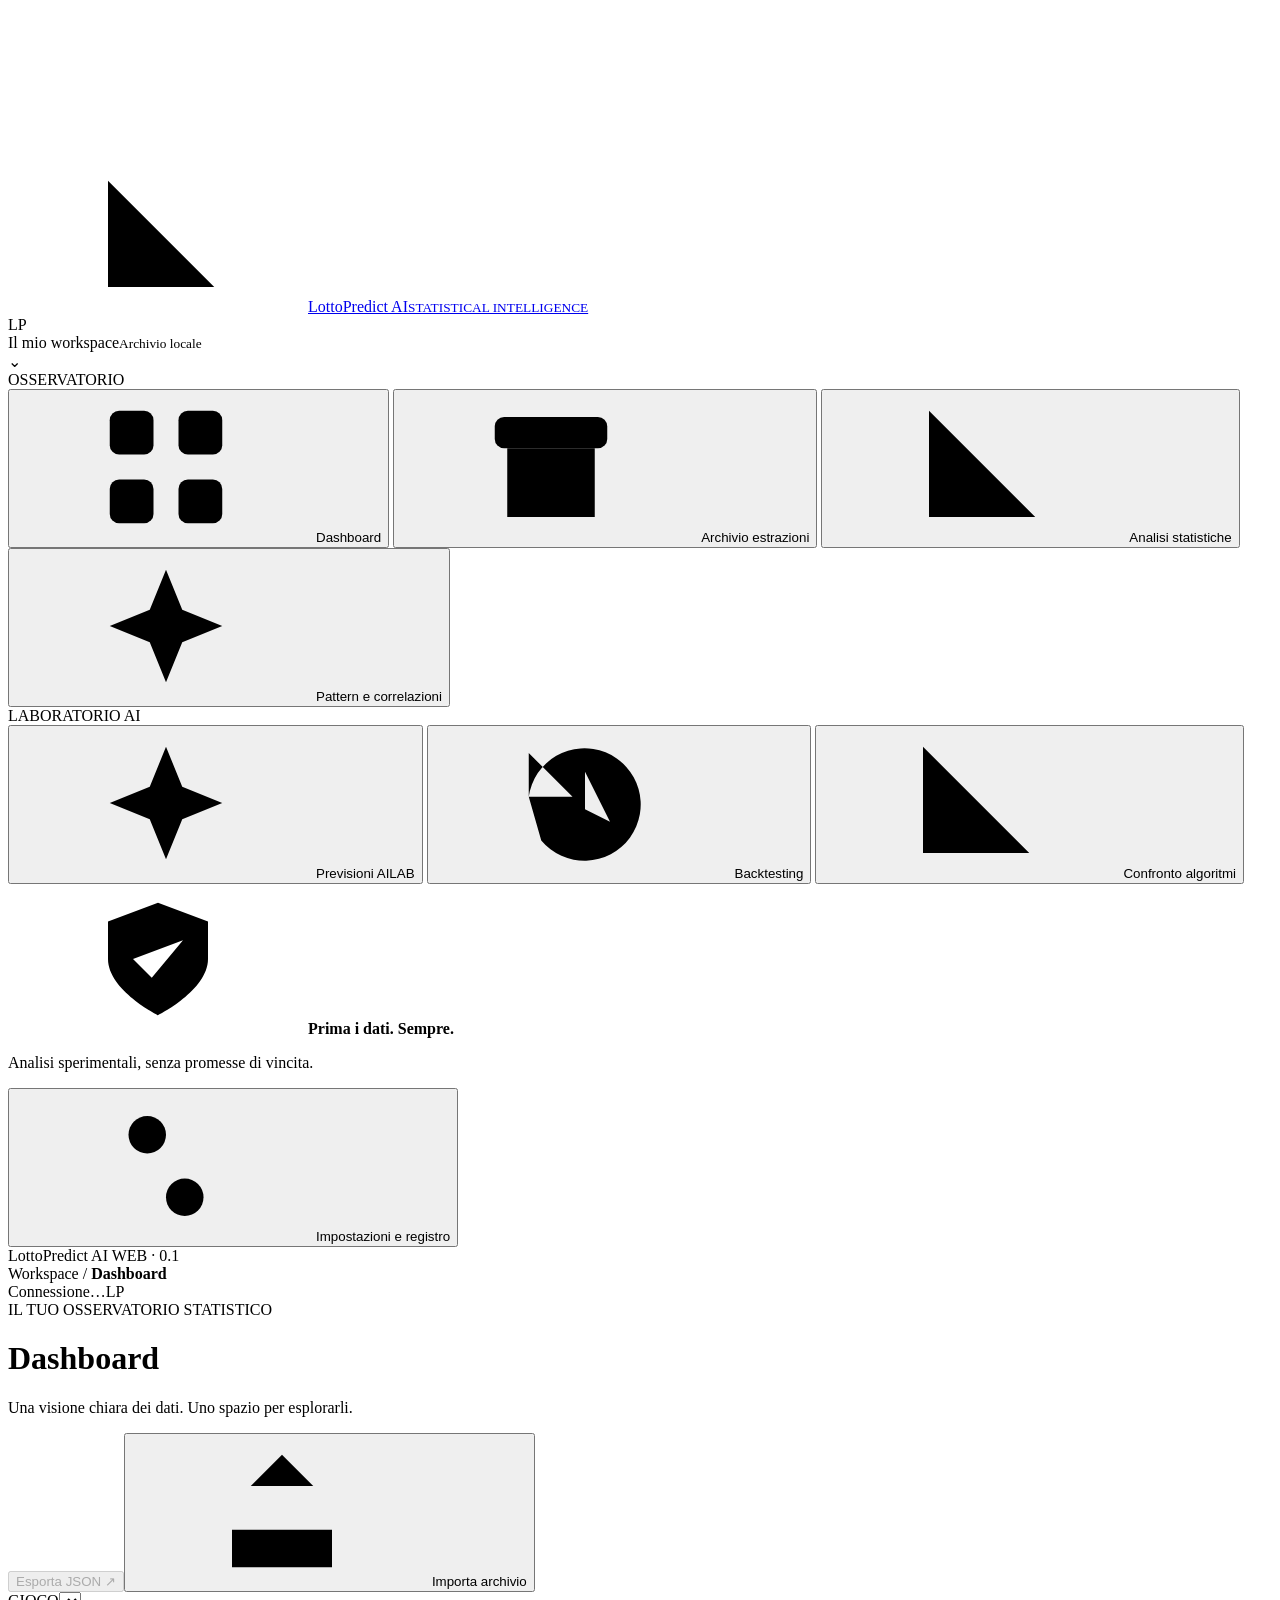
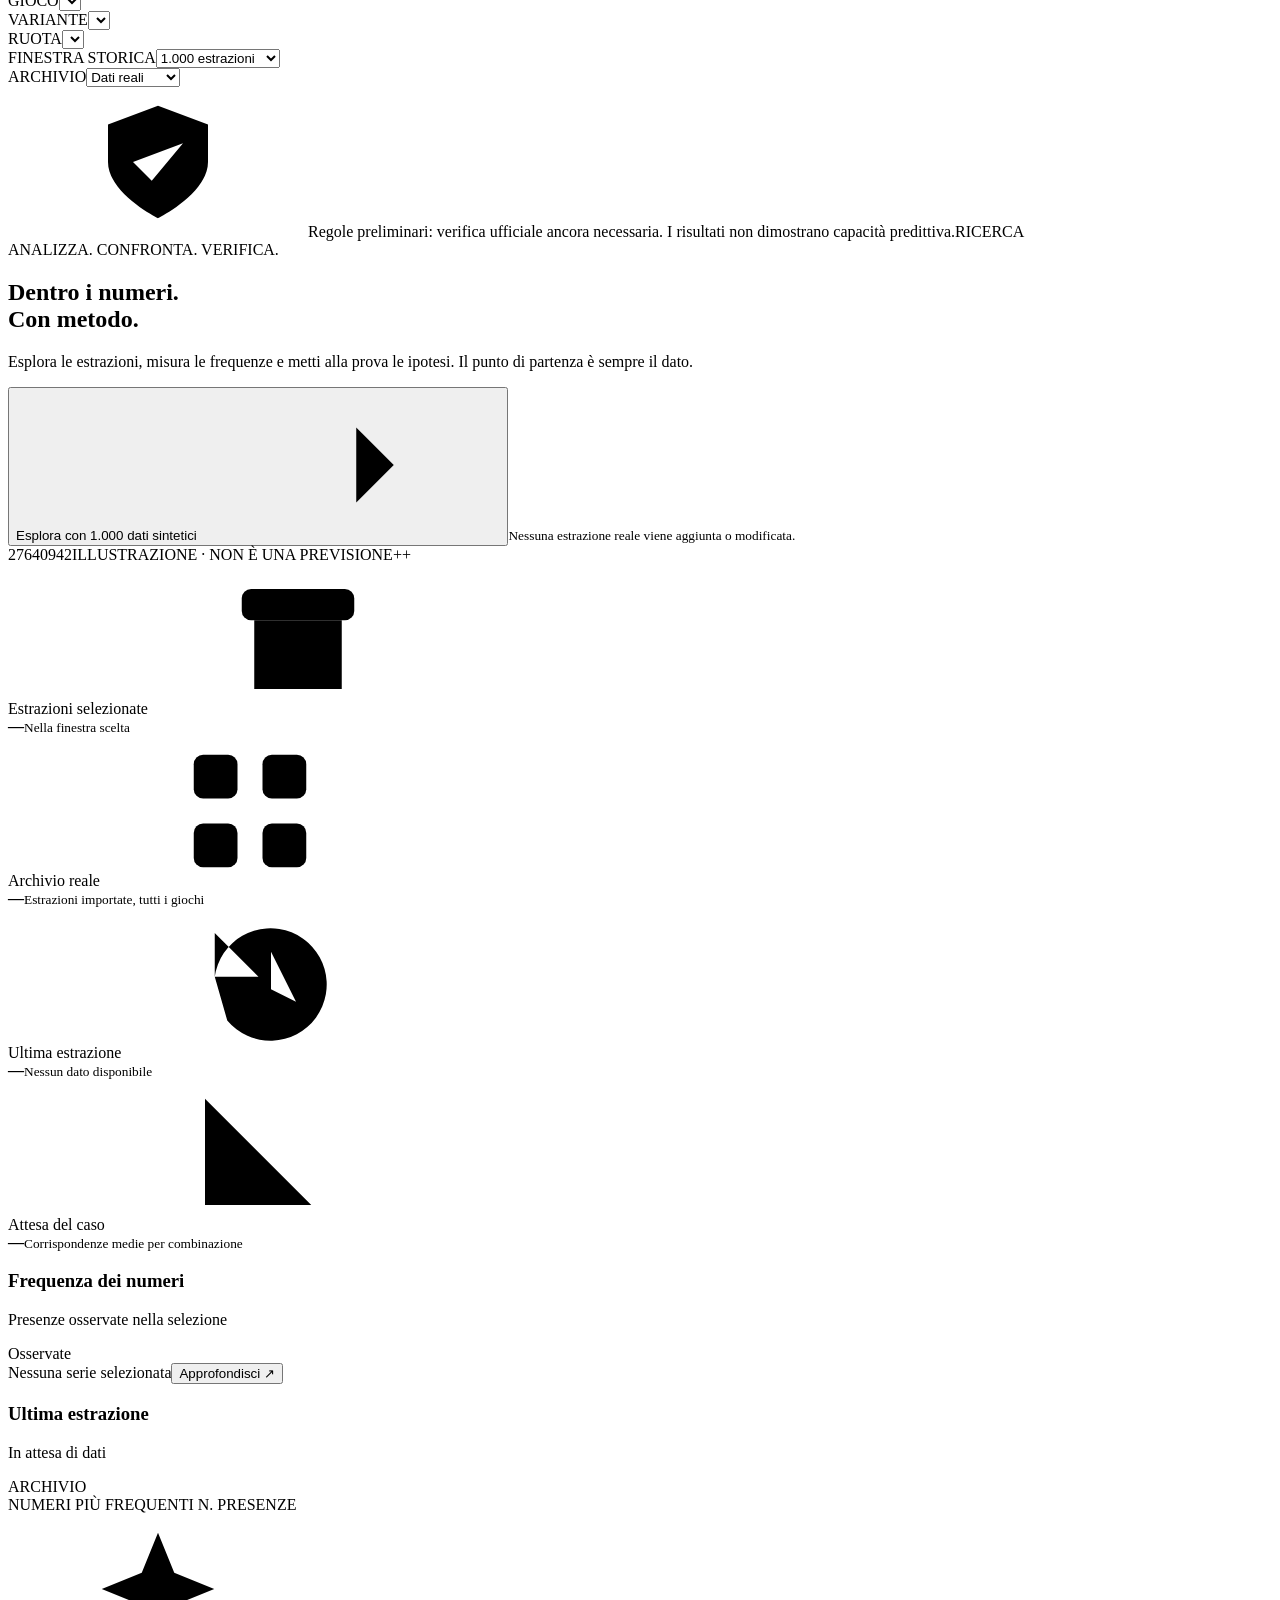
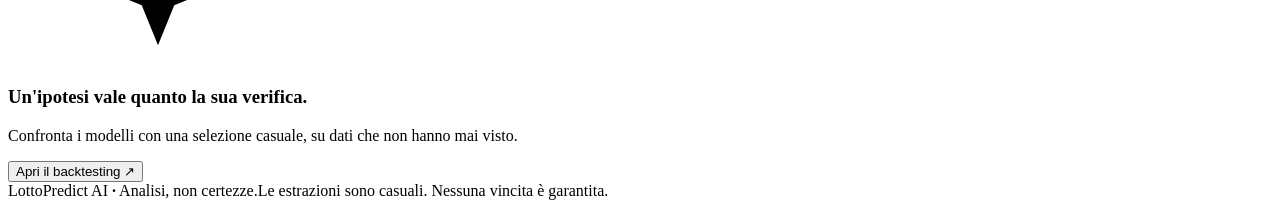
==== web/static/index.html @ 35972dcb "Add LottoPredict AI web app with Render and Neon support" ====
<!doctype html>
<html lang="it">
<head><meta charset="utf-8"><meta name="viewport" content="width=device-width,initial-scale=1"><meta name="theme-color" content="#0c111c"><title>LottoPredict AI — Osservatorio statistico</title><link rel="icon" href="/static/favicon.svg" type="image/svg+xml"><link rel="stylesheet" href="/static/style.css"><script src="/static/app.js" defer></script></head>
<body>
<svg class="symbols" aria-hidden="true"><defs>
<symbol id="grid" viewBox="0 0 24 24"><rect x="3" y="3" width="7" height="7" rx="1.5"/><rect x="14" y="3" width="7" height="7" rx="1.5"/><rect x="3" y="14" width="7" height="7" rx="1.5"/><rect x="14" y="14" width="7" height="7" rx="1.5"/></symbol>
<symbol id="chart" viewBox="0 0 24 24"><path d="M4 3v17h17M8 15v-4m5 4V6m5 9v-6"/></symbol>
<symbol id="archive" viewBox="0 0 24 24"><rect x="3" y="4" width="18" height="5" rx="1.5"/><path d="M5 9v11h14V9m-10 4h6"/></symbol>
<symbol id="spark" viewBox="0 0 24 24"><path d="m12 3 2.6 6.4L21 12l-6.4 2.6L12 21l-2.6-6.4L3 12l6.4-2.6L12 3Z"/></symbol>
<symbol id="history" viewBox="0 0 24 24"><path d="M3 11a9 9 0 1 1 2 7M3 4v7h7m2-4v6l4 2"/></symbol>
<symbol id="settings" viewBox="0 0 24 24"><path d="M4 7h16M4 17h16"/><circle cx="9" cy="7" r="3"/><circle cx="15" cy="17" r="3"/></symbol>
<symbol id="arrow" viewBox="0 0 24 24"><path d="M5 12h14m-6-6 6 6-6 6"/></symbol>
<symbol id="upload" viewBox="0 0 24 24"><path d="M12 16V3m-5 5 5-5 5 5M4 15v6h16v-6"/></symbol>
<symbol id="shield" viewBox="0 0 24 24"><path d="m12 3 8 3v6c0 5-8 9-8 9s-8-4-8-9V6l8-3Zm-4 9 3 3 5-6"/></symbol>
</defs></svg>
<aside class="sidebar">
<a class="brand" href="/"><span class="brand-mark"><svg><use href="#chart"/></svg></span><span>LottoPredict<span class="brand-ai"> AI</span><small>STATISTICAL INTELLIGENCE</small></span></a>
<div class="workspace"><span class="workspace-icon">LP</span><div>Il mio workspace<small><span id="workspace-mode">Archivio locale</span> <span class="dot"></span></small></div><span class="workspace-chevron">⌄</span></div>
<div class="nav-label">OSSERVATORIO</div>
<nav aria-label="Navigazione principale">
<button class="nav-item active" data-view="dashboard"><svg><use href="#grid"/></svg>Dashboard<span class="active-marker"></span></button>
<button class="nav-item" data-view="archive"><svg><use href="#archive"/></svg>Archivio estrazioni</button>
<button class="nav-item" data-view="analysis"><svg><use href="#chart"/></svg>Analisi statistiche</button>
<button class="nav-item" data-view="patterns"><svg><use href="#spark"/></svg>Pattern e correlazioni</button>
<div class="nav-label">LABORATORIO AI</div>
<button class="nav-item" data-view="predictions"><svg><use href="#spark"/></svg>Previsioni AI<span class="mini-tag">LAB</span></button>
<button class="nav-item" data-view="backtest"><svg><use href="#history"/></svg>Backtesting</button>
<button class="nav-item" data-view="comparison"><svg><use href="#chart"/></svg>Confronto algoritmi</button>
</nav>
<div class="sidebar-bottom"><div class="principle"><svg><use href="#shield"/></svg><strong>Prima i dati. Sempre.</strong><p>Analisi sperimentali, senza promesse di vincita.</p></div><button class="nav-item" data-view="settings"><svg><use href="#settings"/></svg>Impostazioni e registro</button><div class="version"><span class="dot"></span>LottoPredict AI <span>WEB · 0.1</span></div></div>
</aside>
<div class="shell">
<header class="topbar"><div class="breadcrumb">Workspace <span>/</span> <strong id="breadcrumb">Dashboard</strong></div><div class="topbar-right"><span class="server-status" id="connection"><span class="dot"></span>Connessione…</span><span class="avatar">LP</span></div></header>
<main>
<div class="page-heading"><div><div class="eyebrow">IL TUO OSSERVATORIO STATISTICO</div><h1 id="page-title">Dashboard</h1><p id="page-description">Una visione chiara dei dati. Uno spazio per esplorarli.</p></div><div class="heading-actions"><button class="button secondary" id="export" disabled>Esporta JSON <span>↗</span></button><button class="button primary" id="open-import"><svg><use href="#upload"/></svg>Importa archivio</button></div></div>
<section class="selection-bar" aria-label="Filtri archivio"><div class="filter"><label for="game">GIOCO</label><select id="game"></select></div><div class="filter"><label for="variant">VARIANTE</label><select id="variant"></select></div><div class="filter" id="wheel-field"><label for="wheel">RUOTA</label><select id="wheel"></select></div><div class="filter"><label for="limit">FINESTRA STORICA</label><select id="limit"><option value="100">100 estrazioni</option><option value="250">250 estrazioni</option><option value="500">500 estrazioni</option><option value="1000" selected>1.000 estrazioni</option><option value="2500">2.500 estrazioni</option><option value="10000">10.000 estrazioni</option></select></div><div class="filter dataset"><label for="dataset">ARCHIVIO</label><select id="dataset"><option value="real">Dati reali</option><option value="synthetic">Dati sintetici</option></select></div></section>
<div class="notice" id="data-notice"><svg><use href="#shield"/></svg><span>Regole preliminari: verifica ufficiale ancora necessaria. I risultati non dimostrano capacità predittiva.</span><span class="outline-tag">RICERCA</span></div>
<div id="status" class="status" role="status" aria-live="polite" hidden></div>
<section id="dashboard-view" class="view">
<div class="hero"><div class="hero-content"><span class="hero-kicker"><span class="dot"></span>ANALIZZA. CONFRONTA. VERIFICA.</span><h2>Dentro i numeri.<br><span>Con metodo.</span></h2><p>Esplora le estrazioni, misura le frequenze e metti alla prova le ipotesi. Il punto di partenza è sempre il dato.</p><button class="button light" id="demo">Esplora con 1.000 dati sintetici <svg><use href="#arrow"/></svg></button><small>Nessuna estrazione reale viene aggiunta o modificata.</small></div><div class="hero-art" aria-hidden="true"><div class="orbital orbit-one"></div><div class="orbital orbit-two"></div><div class="orbital orbit-three"></div><span class="art-ball ball-one">27</span><span class="art-ball ball-two">64</span><span class="art-ball ball-three">09</span><span class="art-ball ball-four">42</span><span class="art-caption">ILLUSTRAZIONE · NON È UNA PREVISIONE</span><span class="art-plus plus-one">+</span><span class="art-plus plus-two">+</span></div></div>
<div class="metric-grid"><article class="metric"><div class="metric-label">Estrazioni selezionate<svg><use href="#archive"/></svg></div><strong id="metric-count">—</strong><small id="metric-scope">Nella finestra scelta</small></article><article class="metric"><div class="metric-label">Archivio reale<svg><use href="#grid"/></svg></div><strong id="metric-real">—</strong><small>Estrazioni importate, tutti i giochi</small></article><article class="metric"><div class="metric-label">Ultima estrazione<svg><use href="#history"/></svg></div><strong class="metric-date" id="metric-date">—</strong><small id="metric-id">Nessun dato disponibile</small></article><article class="metric"><div class="metric-label">Attesa del caso<svg><use href="#chart"/></svg></div><strong id="metric-expected">—</strong><small>Corrispondenze medie per combinazione</small></article></div>
<div class="dashboard-grid"><article class="panel frequency-panel"><div class="panel-heading"><div><h3>Frequenza dei numeri</h3><p>Presenze osservate nella selezione</p></div><span class="legend"><i></i>Osservate</span></div><div id="frequency-chart" class="frequency-chart"></div><div class="chart-footer"><span id="chart-range">Nessuna serie selezionata</span><button class="text-button" data-view="analysis">Approfondisci <span>↗</span></button></div></article><article class="panel latest-panel"><div class="panel-heading"><div><h3>Ultima estrazione</h3><p id="latest-meta">In attesa di dati</p></div><span class="live-pill" id="latest-type">ARCHIVIO</span></div><div id="latest-balls" class="latest-balls"></div><div class="divider"></div><div class="rank-heading">NUMERI PIÙ FREQUENTI <span>N. PRESENZE</span></div><div id="top-numbers"></div></article></div>
<article class="research-banner"><span class="research-icon"><svg><use href="#spark"/></svg></span><div><h3>Un'ipotesi vale quanto la sua verifica.</h3><p>Confronta i modelli con una selezione casuale, su dati che non hanno mai visto.</p></div><button class="button secondary" data-view="backtest">Apri il backtesting <span>↗</span></button></article>
</section>
<section id="archive-view" class="view" hidden><article class="panel"><div class="panel-heading"><div><h3>Archivio estrazioni</h3><p>Ultime 100 righe della selezione · dati reali e sintetici separati</p></div></div><div class="table-scroll"><table id="archive-table"><thead><tr><th>Data</th><th>Identificativo</th><th>Ruota / variante</th><th>Numeri</th><th>Fonte</th></tr></thead><tbody></tbody></table></div><div id="archive-empty" class="empty-state">Nessuna estrazione in questo archivio. Importa un file per iniziare.</div></article></section>
<section id="experiment-view" class="view" hidden><article class="panel experiment-panel"><div class="panel-heading"><div><h3 id="experiment-title">Analisi statistica</h3><p>I calcoli usano esclusivamente la serie selezionata nei filtri.</p></div><span class="outline-tag">SPERIMENTALE</span></div><div class="experiment-fields"><div class="filter model-option"><label for="model">MODELLO</label><select id="model"><option value="frequency">Frequenze regolarizzate</option><option value="temporal">Finestre temporali</option><option value="logistic">Regressione logistica</option><option value="random_forest">Random Forest</option><option value="gradient_boosting">Gradient Boosting</option><option value="ensemble">Ensemble validato</option><option value="uniform">Casuale uniforme</option></select></div><div class="filter"><label for="seed">SEED</label><input id="seed" type="number" min="0" max="2147483647" value="42"></div><div class="filter generation-option"><label for="combinations">COMBINAZIONI</label><input id="combinations" type="number" min="1" max="100" value="5"></div><div class="filter backtest-option"><label for="initial">TRAINING INIZIALE</label><input id="initial" type="number" min="2" max="9999" value="700"></div><div class="filter backtest-option"><label for="train-window">FINESTRA TRAINING</label><input id="train-window" type="number" min="0" max="10000" value="0" title="0 = finestra espansiva"></div><div class="filter backtest-option"><label for="retrain">RIADDESTRA OGNI</label><input id="retrain" type="number" min="1" max="1000" value="10"></div></div><div class="experiment-actions"><button class="button primary" id="run">Esegui analisi <svg><use href="#arrow"/></svg></button><button class="button secondary" id="simulate">Monte Carlo · 100.000 estrazioni</button></div><p class="muted small" id="experiment-help">I test statistici descrivono scostamenti osservati. Non sono prove di prevedibilità.</p></article><div id="result-summary"></div><article class="panel result-panel" id="results" hidden><div class="panel-heading"><div><h3>Risultati dell'esperimento</h3><p id="result-context"></p></div></div><div id="result-content"></div><details><summary>Dettagli completi e metodologia</summary><pre id="result-json"></pre></details></article><article class="panel" id="save-panel" hidden><h3>Registra una previsione futura</h3><p>Le combinazioni salvate non possono essere modificate dopo il salvataggio.</p><form id="save-form"><div class="experiment-fields"><div class="filter"><label for="target-id">ID ESTRAZIONE FUTURA</label><input id="target-id" required maxlength="200" placeholder="Identificativo ufficiale"></div><div class="filter"><label for="target-date">DATA ISO CON FUSO</label><input id="target-date" required placeholder="2026-12-01T20:00:00+01:00"></div></div><button class="button primary" type="submit">Salva previsione immutabile</button></form></article><button class="button secondary generation-option" id="show-history">Consulta previsioni salvate</button><div id="prediction-history"></div></section>
<section id="settings-view" class="view" hidden><article class="panel"><h3>Il tuo archivio. Regole trasparenti.</h3><p>Dati reali e sintetici restano separati. Le previsioni salvate sono immutabili. Esporta i risultati degli esperimenti che vuoi conservare: potrebbero non essere disponibili dopo un riavvio.</p><p>Regole preliminari, da verificare su fonti ufficiali. Analisi e generazione riguardano i soli numeri principali; extra e Numerone non vengono analizzati. Il connettore remoto resta disponibile dalla CLI.</p><p id="storage-description"></p><details><summary>Regole configurate</summary><pre id="rules-json"></pre></details></article><article class="panel"><div class="panel-heading"><div><h3>Registro delle operazioni</h3><p>Ultime 100 registrazioni persistenti</p></div><button class="button secondary" id="refresh-logs">Aggiorna</button></div><div id="logs"></div></article></section>
<footer><span>LottoPredict AI <b>·</b> Analisi, non certezze.</span><span>Le estrazioni sono casuali. Nessuna vincita è garantita.</span></footer>
</main></div>
<dialog id="import-dialog"><form id="import-form"><div class="dialog-header"><div><span class="eyebrow">IL PUNTO DI PARTENZA SONO I DATI</span><h2>Importa un archivio</h2></div><button class="icon-button" type="button" id="close-import" aria-label="Chiudi">×</button></div><p>CSV, Excel (.xlsx) o JSON · massimo 25 MiB. Le righe valide vengono salvate; quelle errate sono segnalate.</p><label class="file-zone" for="file"><svg><use href="#upload"/></svg><strong>Seleziona il tuo file</strong><span>Intestazioni: game, variant, draw_id, occurred_at, numbers</span><input id="file" type="file" accept=".csv,.xlsx,.json" required></label><label class="check-label"><input id="import-synthetic" type="checkbox"> Questo archivio contiene dati sintetici</label><p class="muted small">Date ISO con fuso orario. Numeri in lista JSON o separati da spazi. Ruota ed extra sono richiesti dalla variante. I dati demo devono restare nell'archivio sintetico.</p><div class="dialog-actions"><button class="button primary" type="submit">Avvia importazione <svg><use href="#arrow"/></svg></button></div></form></dialog>
</body></html>
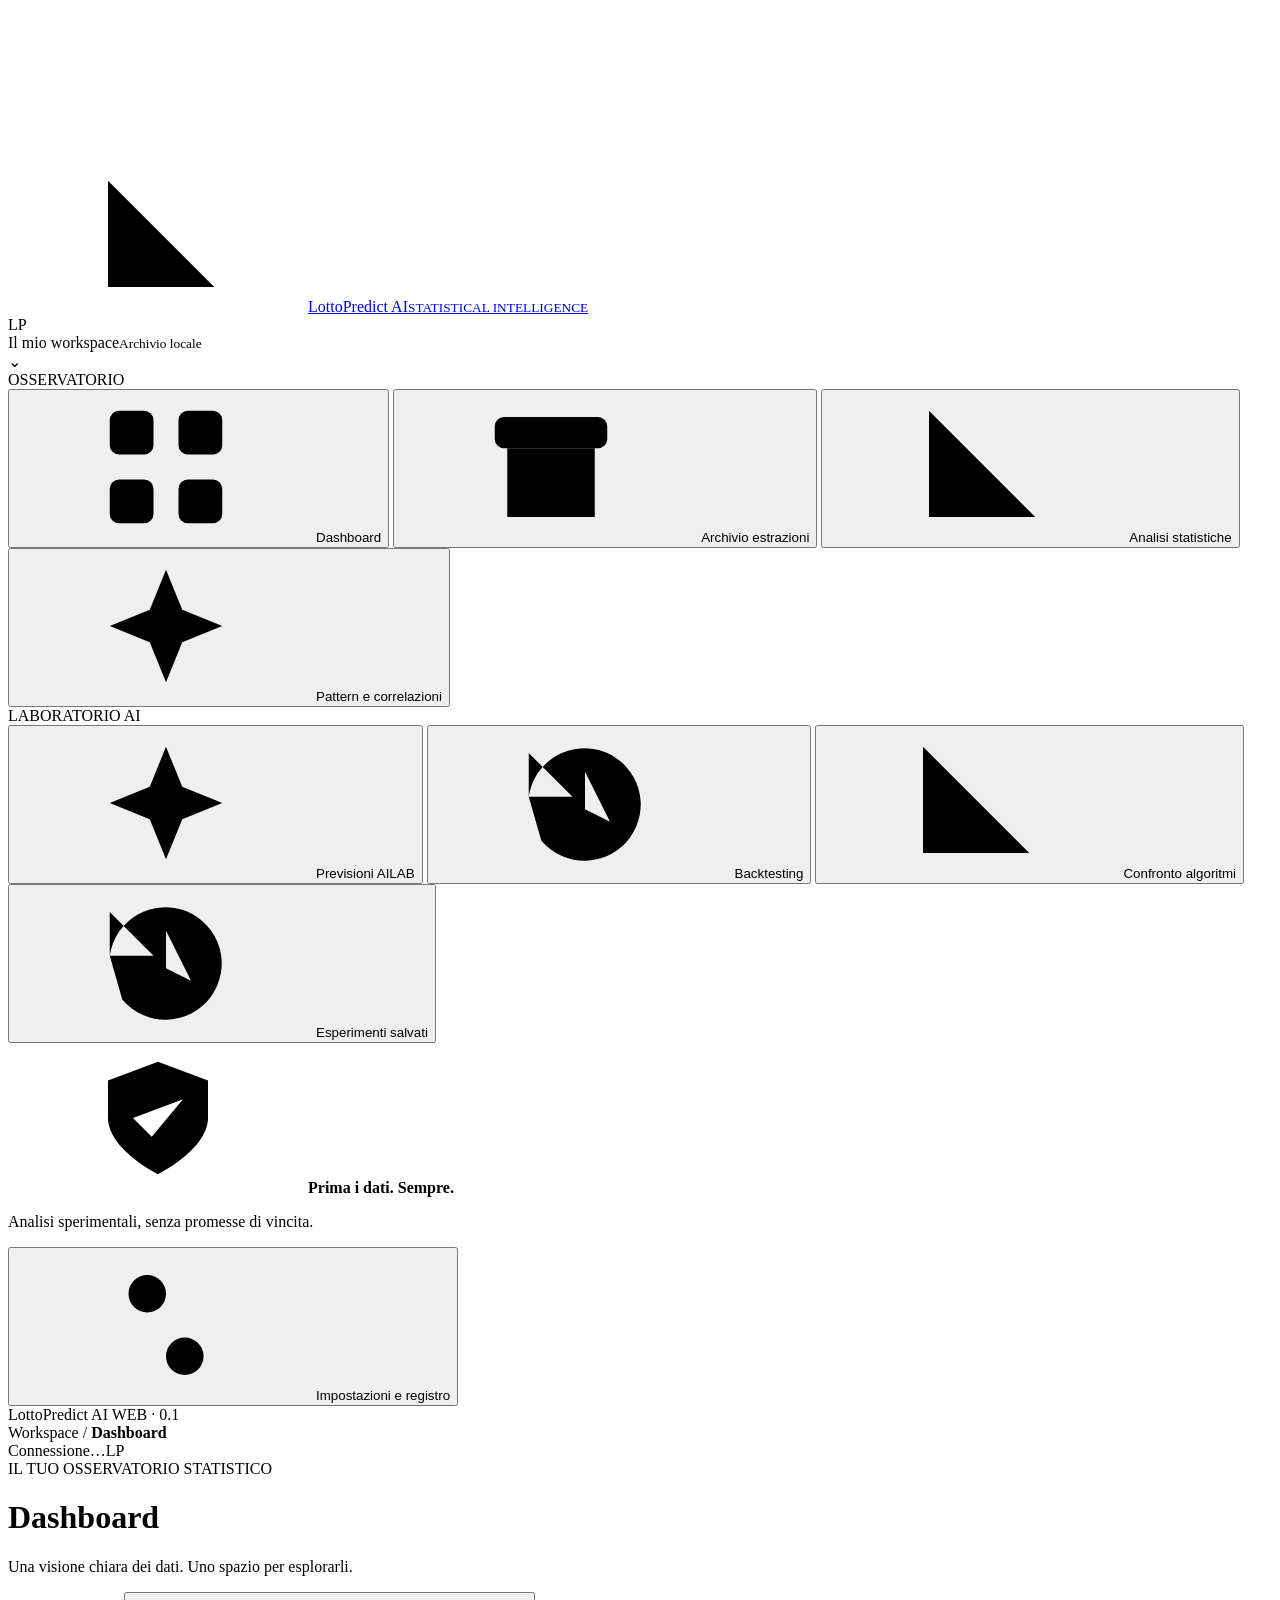
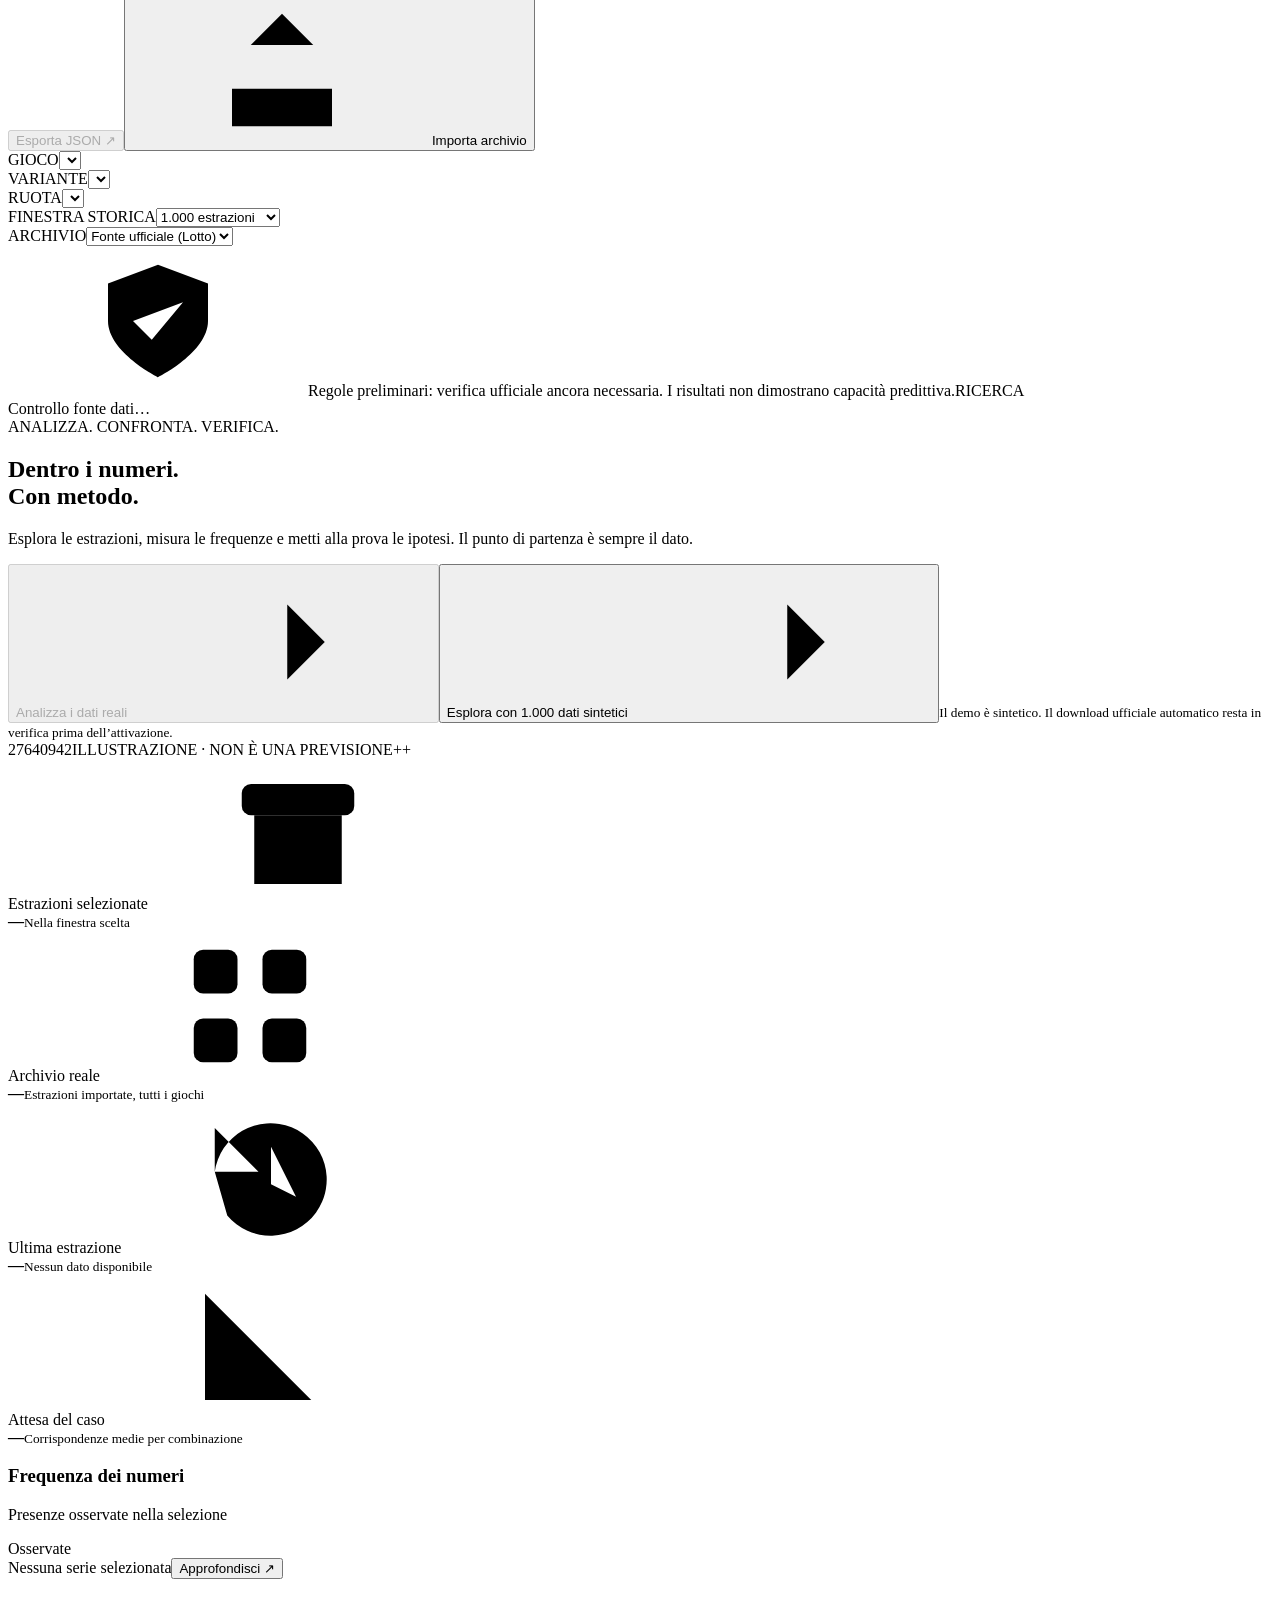
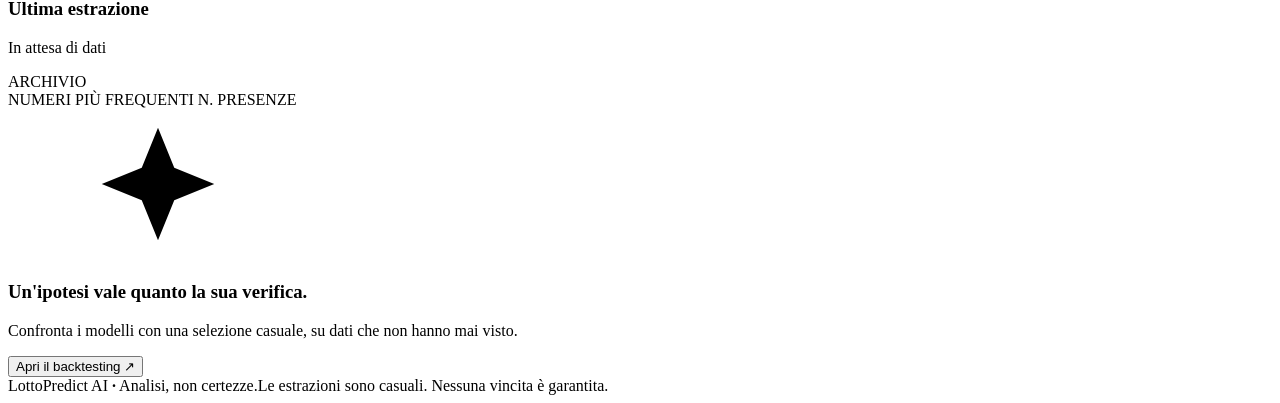
==== commit b915e6aa: "Add persistent experiments and multi-model comparison" ====
--- a/web/static/index.html
+++ b/web/static/index.html
@@ -1,6 +1,6 @@
 <!doctype html>
 <html lang="it">
-<head><meta charset="utf-8"><meta name="viewport" content="width=device-width,initial-scale=1"><meta name="theme-color" content="#0c111c"><title>LottoPredict AI — Osservatorio statistico</title><link rel="icon" href="/static/favicon.svg" type="image/svg+xml"><link rel="stylesheet" href="/static/style.css"><script src="/static/app.js" defer></script></head>
+<head><meta charset="utf-8"><meta name="viewport" content="width=device-width,initial-scale=1"><meta name="theme-color" content="#0c111c"><title>LottoPredict AI — Osservatorio statistico</title><link rel="icon" href="/static/favicon.svg" type="image/svg+xml"><link rel="stylesheet" href="/static/style.css"><script src="/static/app.js" defer></script><script src="/static/imports.js" defer></script><script src="/static/history.js" defer></script><script src="/static/comparison.js" defer></script></head>
 <body>
 <svg class="symbols" aria-hidden="true"><defs>
 <symbol id="grid" viewBox="0 0 24 24"><rect x="3" y="3" width="7" height="7" rx="1.5"/><rect x="14" y="3" width="7" height="7" rx="1.5"/><rect x="3" y="14" width="7" height="7" rx="1.5"/><rect x="14" y="14" width="7" height="7" rx="1.5"/></symbol>
@@ -25,7 +25,7 @@
 <div class="nav-label">LABORATORIO AI</div>
 <button class="nav-item" data-view="predictions"><svg><use href="#spark"/></svg>Previsioni AI<span class="mini-tag">LAB</span></button>
 <button class="nav-item" data-view="backtest"><svg><use href="#history"/></svg>Backtesting</button>
-<button class="nav-item" data-view="comparison"><svg><use href="#chart"/></svg>Confronto algoritmi</button>
+<button class="nav-item" data-view="comparison"><svg><use href="#chart"/></svg>Confronto algoritmi</button><button class="nav-item" data-view="history"><svg><use href="#history"/></svg>Esperimenti salvati</button>
 </nav>
 <div class="sidebar-bottom"><div class="principle"><svg><use href="#shield"/></svg><strong>Prima i dati. Sempre.</strong><p>Analisi sperimentali, senza promesse di vincita.</p></div><button class="nav-item" data-view="settings"><svg><use href="#settings"/></svg>Impostazioni e registro</button><div class="version"><span class="dot"></span>LottoPredict AI <span>WEB · 0.1</span></div></div>
 </aside>
@@ -33,19 +33,21 @@
 <header class="topbar"><div class="breadcrumb">Workspace <span>/</span> <strong id="breadcrumb">Dashboard</strong></div><div class="topbar-right"><span class="server-status" id="connection"><span class="dot"></span>Connessione…</span><span class="avatar">LP</span></div></header>
 <main>
 <div class="page-heading"><div><div class="eyebrow">IL TUO OSSERVATORIO STATISTICO</div><h1 id="page-title">Dashboard</h1><p id="page-description">Una visione chiara dei dati. Uno spazio per esplorarli.</p></div><div class="heading-actions"><button class="button secondary" id="export" disabled>Esporta JSON <span>↗</span></button><button class="button primary" id="open-import"><svg><use href="#upload"/></svg>Importa archivio</button></div></div>
-<section class="selection-bar" aria-label="Filtri archivio"><div class="filter"><label for="game">GIOCO</label><select id="game"></select></div><div class="filter"><label for="variant">VARIANTE</label><select id="variant"></select></div><div class="filter" id="wheel-field"><label for="wheel">RUOTA</label><select id="wheel"></select></div><div class="filter"><label for="limit">FINESTRA STORICA</label><select id="limit"><option value="100">100 estrazioni</option><option value="250">250 estrazioni</option><option value="500">500 estrazioni</option><option value="1000" selected>1.000 estrazioni</option><option value="2500">2.500 estrazioni</option><option value="10000">10.000 estrazioni</option></select></div><div class="filter dataset"><label for="dataset">ARCHIVIO</label><select id="dataset"><option value="real">Dati reali</option><option value="synthetic">Dati sintetici</option></select></div></section>
+<section class="selection-bar" aria-label="Filtri archivio"><div class="filter"><label for="game">GIOCO</label><select id="game"></select></div><div class="filter"><label for="variant">VARIANTE</label><select id="variant"></select></div><div class="filter" id="wheel-field"><label for="wheel">RUOTA</label><select id="wheel"></select></div><div class="filter"><label for="limit">FINESTRA STORICA</label><select id="limit"><option value="100">100 estrazioni</option><option value="250">250 estrazioni</option><option value="500">500 estrazioni</option><option value="1000" selected>1.000 estrazioni</option><option value="2500">2.500 estrazioni</option><option value="10000">10.000 estrazioni</option></select></div><div class="filter dataset"><label for="dataset">ARCHIVIO</label><select id="dataset"><option value="real">Fonte ufficiale (Lotto)</option><option value="manual">Archivio completo</option><option value="synthetic">Dati sintetici</option></select></div></section>
 <div class="notice" id="data-notice"><svg><use href="#shield"/></svg><span>Regole preliminari: verifica ufficiale ancora necessaria. I risultati non dimostrano capacità predittiva.</span><span class="outline-tag">RICERCA</span></div>
-<div id="status" class="status" role="status" aria-live="polite" hidden></div>
+<div class="source-bar"><span id="source-status">Controllo fonte dati…</span><button class="text-button" id="sync-data" hidden>Aggiorna storico ufficiale ↻</button></div><div id="status" class="status" role="status" aria-live="polite" hidden></div>
 <section id="dashboard-view" class="view">
-<div class="hero"><div class="hero-content"><span class="hero-kicker"><span class="dot"></span>ANALIZZA. CONFRONTA. VERIFICA.</span><h2>Dentro i numeri.<br><span>Con metodo.</span></h2><p>Esplora le estrazioni, misura le frequenze e metti alla prova le ipotesi. Il punto di partenza è sempre il dato.</p><button class="button light" id="demo">Esplora con 1.000 dati sintetici <svg><use href="#arrow"/></svg></button><small>Nessuna estrazione reale viene aggiunta o modificata.</small></div><div class="hero-art" aria-hidden="true"><div class="orbital orbit-one"></div><div class="orbital orbit-two"></div><div class="orbital orbit-three"></div><span class="art-ball ball-one">27</span><span class="art-ball ball-two">64</span><span class="art-ball ball-three">09</span><span class="art-ball ball-four">42</span><span class="art-caption">ILLUSTRAZIONE · NON È UNA PREVISIONE</span><span class="art-plus plus-one">+</span><span class="art-plus plus-two">+</span></div></div>
+<div class="hero"><div class="hero-content"><span class="hero-kicker"><span class="dot"></span>ANALIZZA. CONFRONTA. VERIFICA.</span><h2>Dentro i numeri.<br><span>Con metodo.</span></h2><p>Esplora le estrazioni, misura le frequenze e metti alla prova le ipotesi. Il punto di partenza è sempre il dato.</p><button class="button light" id="start-real" disabled>Analizza i dati reali <svg><use href="#arrow"/></svg></button><button class="button secondary" id="demo">Esplora con 1.000 dati sintetici <svg><use href="#arrow"/></svg></button><small>Il demo è sintetico. Il download ufficiale automatico resta in verifica prima dell’attivazione.</small></div><div class="hero-art" aria-hidden="true"><div class="orbital orbit-one"></div><div class="orbital orbit-two"></div><div class="orbital orbit-three"></div><span class="art-ball ball-one">27</span><span class="art-ball ball-two">64</span><span class="art-ball ball-three">09</span><span class="art-ball ball-four">42</span><span class="art-caption">ILLUSTRAZIONE · NON È UNA PREVISIONE</span><span class="art-plus plus-one">+</span><span class="art-plus plus-two">+</span></div></div>
 <div class="metric-grid"><article class="metric"><div class="metric-label">Estrazioni selezionate<svg><use href="#archive"/></svg></div><strong id="metric-count">—</strong><small id="metric-scope">Nella finestra scelta</small></article><article class="metric"><div class="metric-label">Archivio reale<svg><use href="#grid"/></svg></div><strong id="metric-real">—</strong><small>Estrazioni importate, tutti i giochi</small></article><article class="metric"><div class="metric-label">Ultima estrazione<svg><use href="#history"/></svg></div><strong class="metric-date" id="metric-date">—</strong><small id="metric-id">Nessun dato disponibile</small></article><article class="metric"><div class="metric-label">Attesa del caso<svg><use href="#chart"/></svg></div><strong id="metric-expected">—</strong><small>Corrispondenze medie per combinazione</small></article></div>
 <div class="dashboard-grid"><article class="panel frequency-panel"><div class="panel-heading"><div><h3>Frequenza dei numeri</h3><p>Presenze osservate nella selezione</p></div><span class="legend"><i></i>Osservate</span></div><div id="frequency-chart" class="frequency-chart"></div><div class="chart-footer"><span id="chart-range">Nessuna serie selezionata</span><button class="text-button" data-view="analysis">Approfondisci <span>↗</span></button></div></article><article class="panel latest-panel"><div class="panel-heading"><div><h3>Ultima estrazione</h3><p id="latest-meta">In attesa di dati</p></div><span class="live-pill" id="latest-type">ARCHIVIO</span></div><div id="latest-balls" class="latest-balls"></div><div class="divider"></div><div class="rank-heading">NUMERI PIÙ FREQUENTI <span>N. PRESENZE</span></div><div id="top-numbers"></div></article></div>
 <article class="research-banner"><span class="research-icon"><svg><use href="#spark"/></svg></span><div><h3>Un'ipotesi vale quanto la sua verifica.</h3><p>Confronta i modelli con una selezione casuale, su dati che non hanno mai visto.</p></div><button class="button secondary" data-view="backtest">Apri il backtesting <span>↗</span></button></article>
 </section>
-<section id="archive-view" class="view" hidden><article class="panel"><div class="panel-heading"><div><h3>Archivio estrazioni</h3><p>Ultime 100 righe della selezione · dati reali e sintetici separati</p></div></div><div class="table-scroll"><table id="archive-table"><thead><tr><th>Data</th><th>Identificativo</th><th>Ruota / variante</th><th>Numeri</th><th>Fonte</th></tr></thead><tbody></tbody></table></div><div id="archive-empty" class="empty-state">Nessuna estrazione in questo archivio. Importa un file per iniziare.</div></article></section>
-<section id="experiment-view" class="view" hidden><article class="panel experiment-panel"><div class="panel-heading"><div><h3 id="experiment-title">Analisi statistica</h3><p>I calcoli usano esclusivamente la serie selezionata nei filtri.</p></div><span class="outline-tag">SPERIMENTALE</span></div><div class="experiment-fields"><div class="filter model-option"><label for="model">MODELLO</label><select id="model"><option value="frequency">Frequenze regolarizzate</option><option value="temporal">Finestre temporali</option><option value="logistic">Regressione logistica</option><option value="random_forest">Random Forest</option><option value="gradient_boosting">Gradient Boosting</option><option value="ensemble">Ensemble validato</option><option value="uniform">Casuale uniforme</option></select></div><div class="filter"><label for="seed">SEED</label><input id="seed" type="number" min="0" max="2147483647" value="42"></div><div class="filter generation-option"><label for="combinations">COMBINAZIONI</label><input id="combinations" type="number" min="1" max="100" value="5"></div><div class="filter backtest-option"><label for="initial">TRAINING INIZIALE</label><input id="initial" type="number" min="2" max="9999" value="700"></div><div class="filter backtest-option"><label for="train-window">FINESTRA TRAINING</label><input id="train-window" type="number" min="0" max="10000" value="0" title="0 = finestra espansiva"></div><div class="filter backtest-option"><label for="retrain">RIADDESTRA OGNI</label><input id="retrain" type="number" min="1" max="1000" value="10"></div></div><div class="experiment-actions"><button class="button primary" id="run">Esegui analisi <svg><use href="#arrow"/></svg></button><button class="button secondary" id="simulate">Monte Carlo · 100.000 estrazioni</button></div><p class="muted small" id="experiment-help">I test statistici descrivono scostamenti osservati. Non sono prove di prevedibilità.</p></article><div id="result-summary"></div><article class="panel result-panel" id="results" hidden><div class="panel-heading"><div><h3>Risultati dell'esperimento</h3><p id="result-context"></p></div></div><div id="result-content"></div><details><summary>Dettagli completi e metodologia</summary><pre id="result-json"></pre></details></article><article class="panel" id="save-panel" hidden><h3>Registra una previsione futura</h3><p>Le combinazioni salvate non possono essere modificate dopo il salvataggio.</p><form id="save-form"><div class="experiment-fields"><div class="filter"><label for="target-id">ID ESTRAZIONE FUTURA</label><input id="target-id" required maxlength="200" placeholder="Identificativo ufficiale"></div><div class="filter"><label for="target-date">DATA ISO CON FUSO</label><input id="target-date" required placeholder="2026-12-01T20:00:00+01:00"></div></div><button class="button primary" type="submit">Salva previsione immutabile</button></form></article><button class="button secondary generation-option" id="show-history">Consulta previsioni salvate</button><div id="prediction-history"></div></section>
-<section id="settings-view" class="view" hidden><article class="panel"><h3>Il tuo archivio. Regole trasparenti.</h3><p>Dati reali e sintetici restano separati. Le previsioni salvate sono immutabili. Esporta i risultati degli esperimenti che vuoi conservare: potrebbero non essere disponibili dopo un riavvio.</p><p>Regole preliminari, da verificare su fonti ufficiali. Analisi e generazione riguardano i soli numeri principali; extra e Numerone non vengono analizzati. Il connettore remoto resta disponibile dalla CLI.</p><p id="storage-description"></p><details><summary>Regole configurate</summary><pre id="rules-json"></pre></details></article><article class="panel"><div class="panel-heading"><div><h3>Registro delle operazioni</h3><p>Ultime 100 registrazioni persistenti</p></div><button class="button secondary" id="refresh-logs">Aggiorna</button></div><div id="logs"></div></article></section>
+<section id="archive-view" class="view" hidden><article class="panel"><div class="panel-heading"><div><h3>Archivio estrazioni</h3><p>Ultime 100 righe della selezione · dati reali e sintetici separati</p></div><div class="archive-actions"><button class="button secondary" id="export-archive">Esporta selezione JSON</button><button class="button primary" id="open-manual">Inserisci estrazione</button></div></div><div class="table-scroll"><table id="archive-table"><thead><tr><th>Data</th><th>Identificativo</th><th>Ruota / variante</th><th>Numeri</th><th>Fonte</th></tr></thead><tbody></tbody></table></div><div id="archive-empty" class="empty-state">Nessuna estrazione in questo archivio. Importa un file per iniziare.</div></article></section>
+<section id="experiment-view" class="view" hidden><article class="panel experiment-panel"><div class="panel-heading"><div><h3 id="experiment-title">Analisi statistica</h3><p>I calcoli usano esclusivamente la serie selezionata nei filtri.</p></div><span class="outline-tag">SPERIMENTALE</span></div><div class="experiment-fields"><div class="filter model-option"><label for="model">MODELLO</label><select id="model"><option value="frequency">Frequenze regolarizzate</option><option value="temporal">Finestre temporali</option><option value="logistic">Regressione logistica</option><option value="random_forest">Random Forest</option><option value="gradient_boosting">Gradient Boosting</option><option value="ensemble">Ensemble validato</option><option value="uniform">Casuale uniforme</option></select></div><div class="filter"><label for="seed">SEED</label><input id="seed" type="number" min="0" max="2147483647" value="42"></div><div class="filter generation-option"><label for="combinations">COMBINAZIONI</label><input id="combinations" type="number" min="1" max="100" value="5"></div><div class="filter backtest-option"><label for="initial">TRAINING INIZIALE</label><input id="initial" type="number" min="2" max="9999" value="700"></div><div class="filter backtest-option"><label for="train-window">FINESTRA TRAINING</label><input id="train-window" type="number" min="0" max="10000" value="0" title="0 = finestra espansiva"></div><div class="filter backtest-option"><label for="retrain">RIADDESTRA OGNI</label><input id="retrain" type="number" min="1" max="1000" value="10"></div></div><fieldset id="comparison-models" class="comparison-only" hidden><legend>Modelli da confrontare sullo stesso test</legend><p>Casuale uniforme e frequenze sono sempre inclusi. Seleziona eventuali altri modelli.</p><div class="comparison-choices"><label><input type="checkbox" value="temporal" checked> Finestre temporali</label><label><input type="checkbox" value="logistic"> Regressione logistica</label><label><input type="checkbox" value="random_forest"> Random Forest</label><label><input type="checkbox" value="gradient_boosting"> Gradient Boosting</label><label><input type="checkbox" value="ensemble"> Ensemble validato</label></div><p>I modelli ML richiedono almeno 40 estrazioni di training, l’ensemble 100. Sul piano gratuito più modelli possono richiedere molto tempo.</p></fieldset><label class="check-label auto-update-label"><input type="checkbox" id="auto-update" checked> Aggiorna lo storico prima del calcolo (fonte Lotto)</label><div class="experiment-actions"><button class="button primary" id="run">Esegui analisi <svg><use href="#arrow"/></svg></button><button class="button secondary" id="simulate">Monte Carlo · 100.000 estrazioni</button></div><p class="muted small" id="experiment-help">I test statistici descrivono scostamenti osservati. Non sono prove di prevedibilità.</p></article><div id="result-summary"></div><article class="panel result-panel" id="results" hidden><div class="panel-heading"><div><h3>Risultati dell'esperimento</h3><p id="result-context"></p></div></div><div id="result-content"></div><details><summary>Dettagli completi e metodologia</summary><pre id="result-json"></pre></details></article><article class="panel" id="save-panel" hidden><h3>Registra una previsione futura</h3><p>Le combinazioni salvate non possono essere modificate dopo il salvataggio.</p><form id="save-form"><div class="experiment-fields"><div class="filter"><label for="target-id">ID ESTRAZIONE FUTURA</label><input id="target-id" required maxlength="200" placeholder="Identificativo ufficiale"></div><div class="filter"><label for="target-date">DATA ISO CON FUSO</label><input id="target-date" required placeholder="2026-12-01T20:00:00+01:00"></div></div><button class="button primary" type="submit">Salva previsione immutabile</button></form></article><button class="button secondary generation-option" id="show-history">Consulta previsioni salvate</button><div id="prediction-history"></div></section>
+<section id="history-view" class="view" hidden><article class="panel"><div class="panel-heading"><div><h3>La cronologia dei tuoi esperimenti</h3><p>Tutti i giochi · risultati e parametri conservati nel database dopo il completamento.</p></div><button class="button secondary" id="history-refresh">Aggiorna elenco</button></div><div class="experiment-fields"><div class="filter"><label for="history-operation">TIPO DI ESPERIMENTO</label><select id="history-operation"><option value="">Tutti</option><option value="analyze">Analisi statistiche</option><option value="generate">Combinazioni</option><option value="backtest">Backtesting</option><option value="simulate">Monte Carlo</option></select></div></div><div id="history-content"></div><div class="history-pagination"><button class="button secondary" id="history-prev" disabled>← Precedenti</button><span id="history-page"></span><button class="button secondary" id="history-next" disabled>Successivi →</button></div><p class="history-note">Apri un risultato per consultare i dati dell’esecuzione originale. “Riesegui” usa gli stessi parametri sui dati attuali e crea un nuovo esperimento. I calcoli interrotti da un riavvio devono essere rilanciati.</p></article></section>
+<section id="settings-view" class="view" hidden><article class="panel"><h3>Il tuo archivio. Regole trasparenti.</h3><p>Dati reali e sintetici restano separati. Le previsioni salvate sono immutabili. Gli esperimenti completati sono conservati nella cronologia. Esporta una copia dei risultati importanti; un calcolo ancora in corso può essere interrotto da un riavvio.</p><p>Regole preliminari, da verificare su fonti ufficiali. Analisi e generazione riguardano i soli numeri principali; extra e Numerone non vengono analizzati. Il connettore remoto resta disponibile dalla CLI.</p><p id="storage-description"></p><details><summary>Regole configurate</summary><pre id="rules-json"></pre></details></article><article class="panel"><div class="panel-heading"><div><h3>Registro delle operazioni</h3><p>Ultime 100 registrazioni persistenti</p></div><button class="button secondary" id="refresh-logs">Aggiorna</button></div><div id="logs"></div></article></section>
 <footer><span>LottoPredict AI <b>·</b> Analisi, non certezze.</span><span>Le estrazioni sono casuali. Nessuna vincita è garantita.</span></footer>
 </main></div>
-<dialog id="import-dialog"><form id="import-form"><div class="dialog-header"><div><span class="eyebrow">IL PUNTO DI PARTENZA SONO I DATI</span><h2>Importa un archivio</h2></div><button class="icon-button" type="button" id="close-import" aria-label="Chiudi">×</button></div><p>CSV, Excel (.xlsx) o JSON · massimo 25 MiB. Le righe valide vengono salvate; quelle errate sono segnalate.</p><label class="file-zone" for="file"><svg><use href="#upload"/></svg><strong>Seleziona il tuo file</strong><span>Intestazioni: game, variant, draw_id, occurred_at, numbers</span><input id="file" type="file" accept=".csv,.xlsx,.json" required></label><label class="check-label"><input id="import-synthetic" type="checkbox"> Questo archivio contiene dati sintetici</label><p class="muted small">Date ISO con fuso orario. Numeri in lista JSON o separati da spazi. Ruota ed extra sono richiesti dalla variante. I dati demo devono restare nell'archivio sintetico.</p><div class="dialog-actions"><button class="button primary" type="submit">Avvia importazione <svg><use href="#arrow"/></svg></button></div></form></dialog>
+<dialog id="import-dialog"><form id="import-form"><div class="dialog-header"><div><span class="eyebrow">IL PUNTO DI PARTENZA SONO I DATI</span><h2>Importa un archivio</h2></div><button class="icon-button" type="button" id="close-import" aria-label="Chiudi">×</button></div><p>CSV, Excel (.xlsx) o JSON · massimo 25 MiB. Controlla prima l’anteprima: il file viene salvato solo dopo la tua conferma.</p><a class="text-button" href="/api/import/template" download>Scarica il modello CSV vuoto ↗</a><label class="file-zone" for="file"><svg><use href="#upload"/></svg><strong>Seleziona il tuo file</strong><span>Intestazioni: game, variant, draw_id, occurred_at, numbers</span><input id="file" type="file" accept=".csv,.xlsx,.json" required></label><label class="check-label"><input id="import-synthetic" type="checkbox"> Questo archivio contiene dati sintetici</label><p class="muted small">Date ISO con fuso orario. Numeri in lista JSON o separati da spazi. Ruota ed extra sono richiesti dalla variante. I dati demo devono restare nell'archivio sintetico.</p><p id="import-feedback" role="status" aria-live="polite"></p><section id="import-preview" hidden><div id="import-preview-counts" class="preview-counts"></div><div id="import-preview-sample"></div><pre id="import-preview-errors" hidden></pre><p class="small muted">L’archivio verrà ricontrollato alla conferma. Le righe errate o in conflitto non saranno salvate.</p></section><div class="dialog-actions"><button class="button secondary" type="submit">Controlla file</button><button class="button primary" type="button" id="confirm-import" disabled>Conferma importazione</button></div></form></dialog>
+<dialog id="manual-dialog"><form id="manual-form"><div class="dialog-header"><div><span class="eyebrow">AGGIORNAMENTO MANUALE</span><h2>Inserisci un’estrazione</h2></div><button class="icon-button" type="button" id="close-manual" aria-label="Chiudi inserimento">×</button></div><p id="manual-selection"></p><div class="manual-fields"><label>Identificativo estrazione<input id="manual-id" required maxlength="200" autocomplete="off"></label><label>Data e ora ISO con fuso<input id="manual-date" required placeholder="2026-01-02T20:00:00+01:00"></label><label>Numeri principali<input id="manual-numbers" required placeholder="Numeri separati da spazi o virgole"></label><label>Extra richiesti (JSON)<input id="manual-extras" required value="{}"></label><label>Fonte o documento di riferimento<input id="manual-source" required maxlength="200" placeholder="Nome dell’archivio o della fonte consultata"></label></div><p id="manual-hint" class="small muted"></p><p id="manual-feedback" role="status" aria-live="polite"></p><div class="dialog-actions"><button class="button primary" type="submit">Salva estrazione</button></div></form></dialog>
 </body></html>
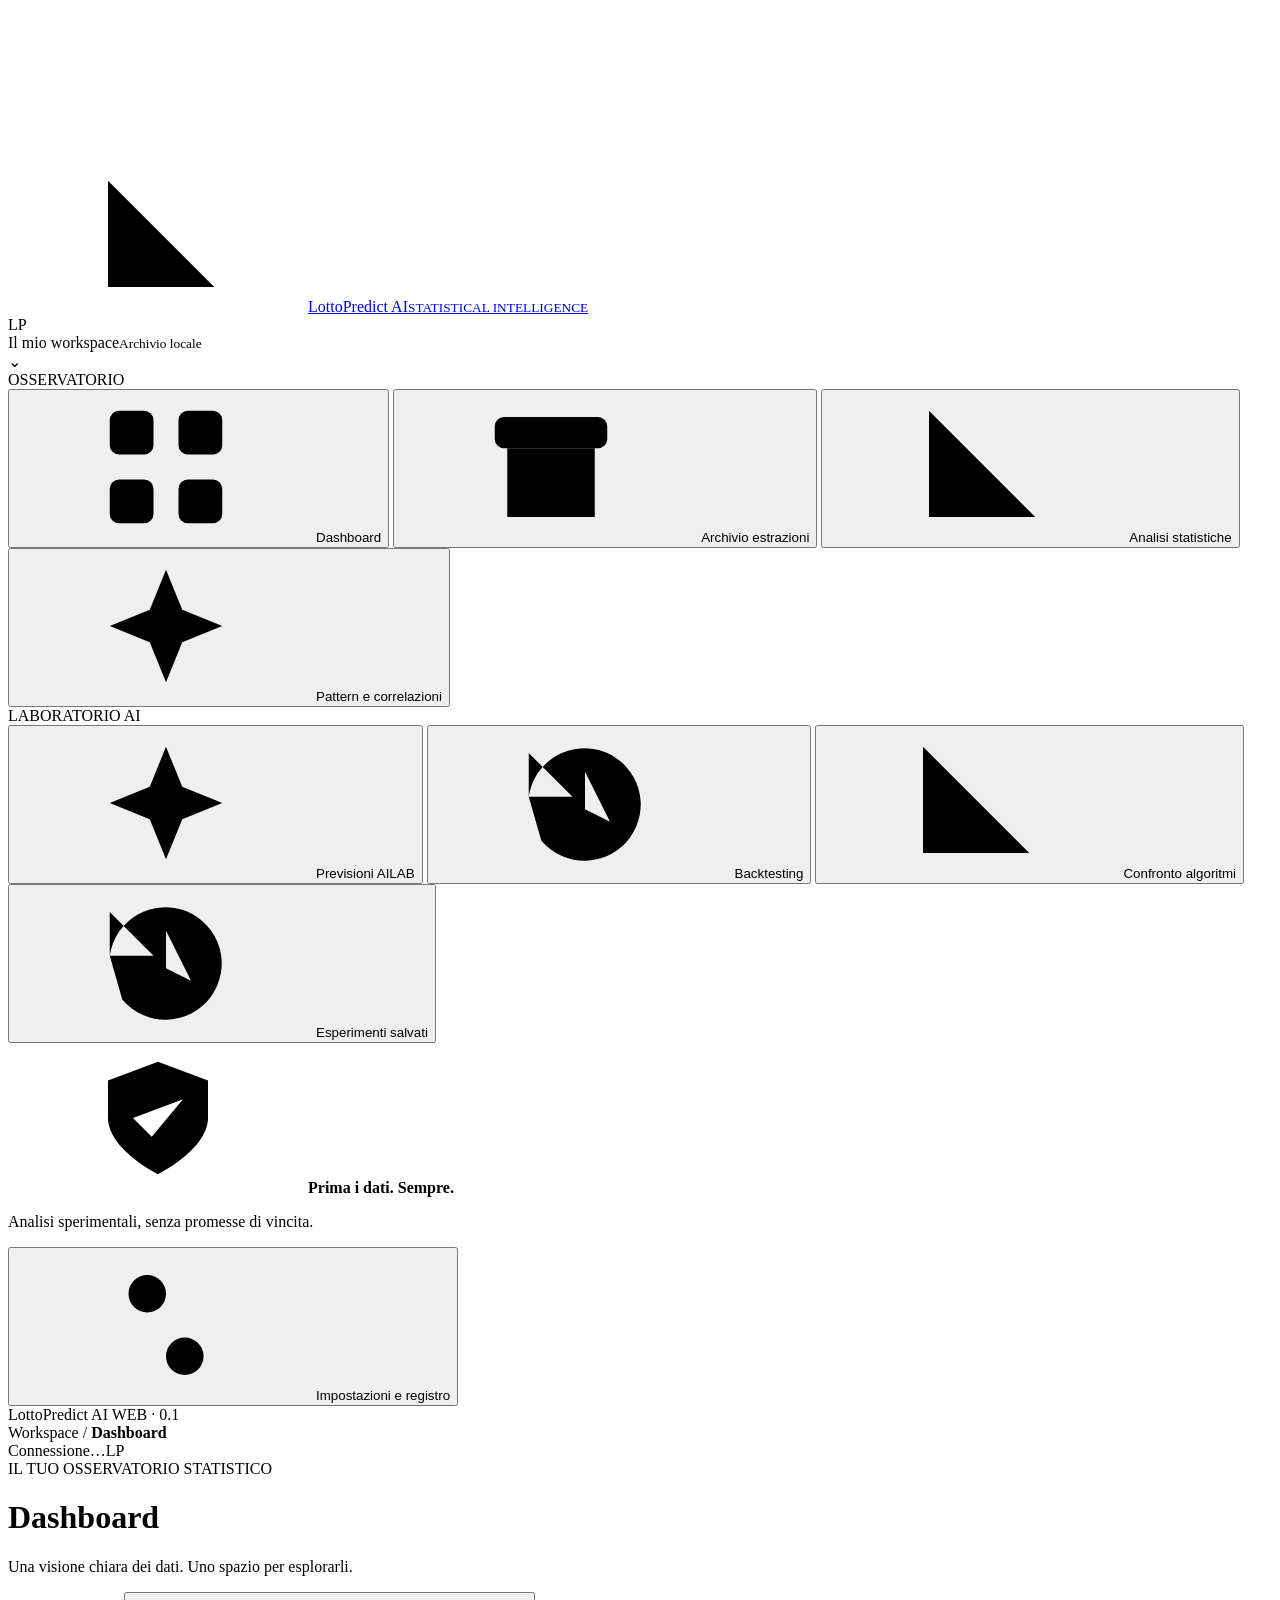
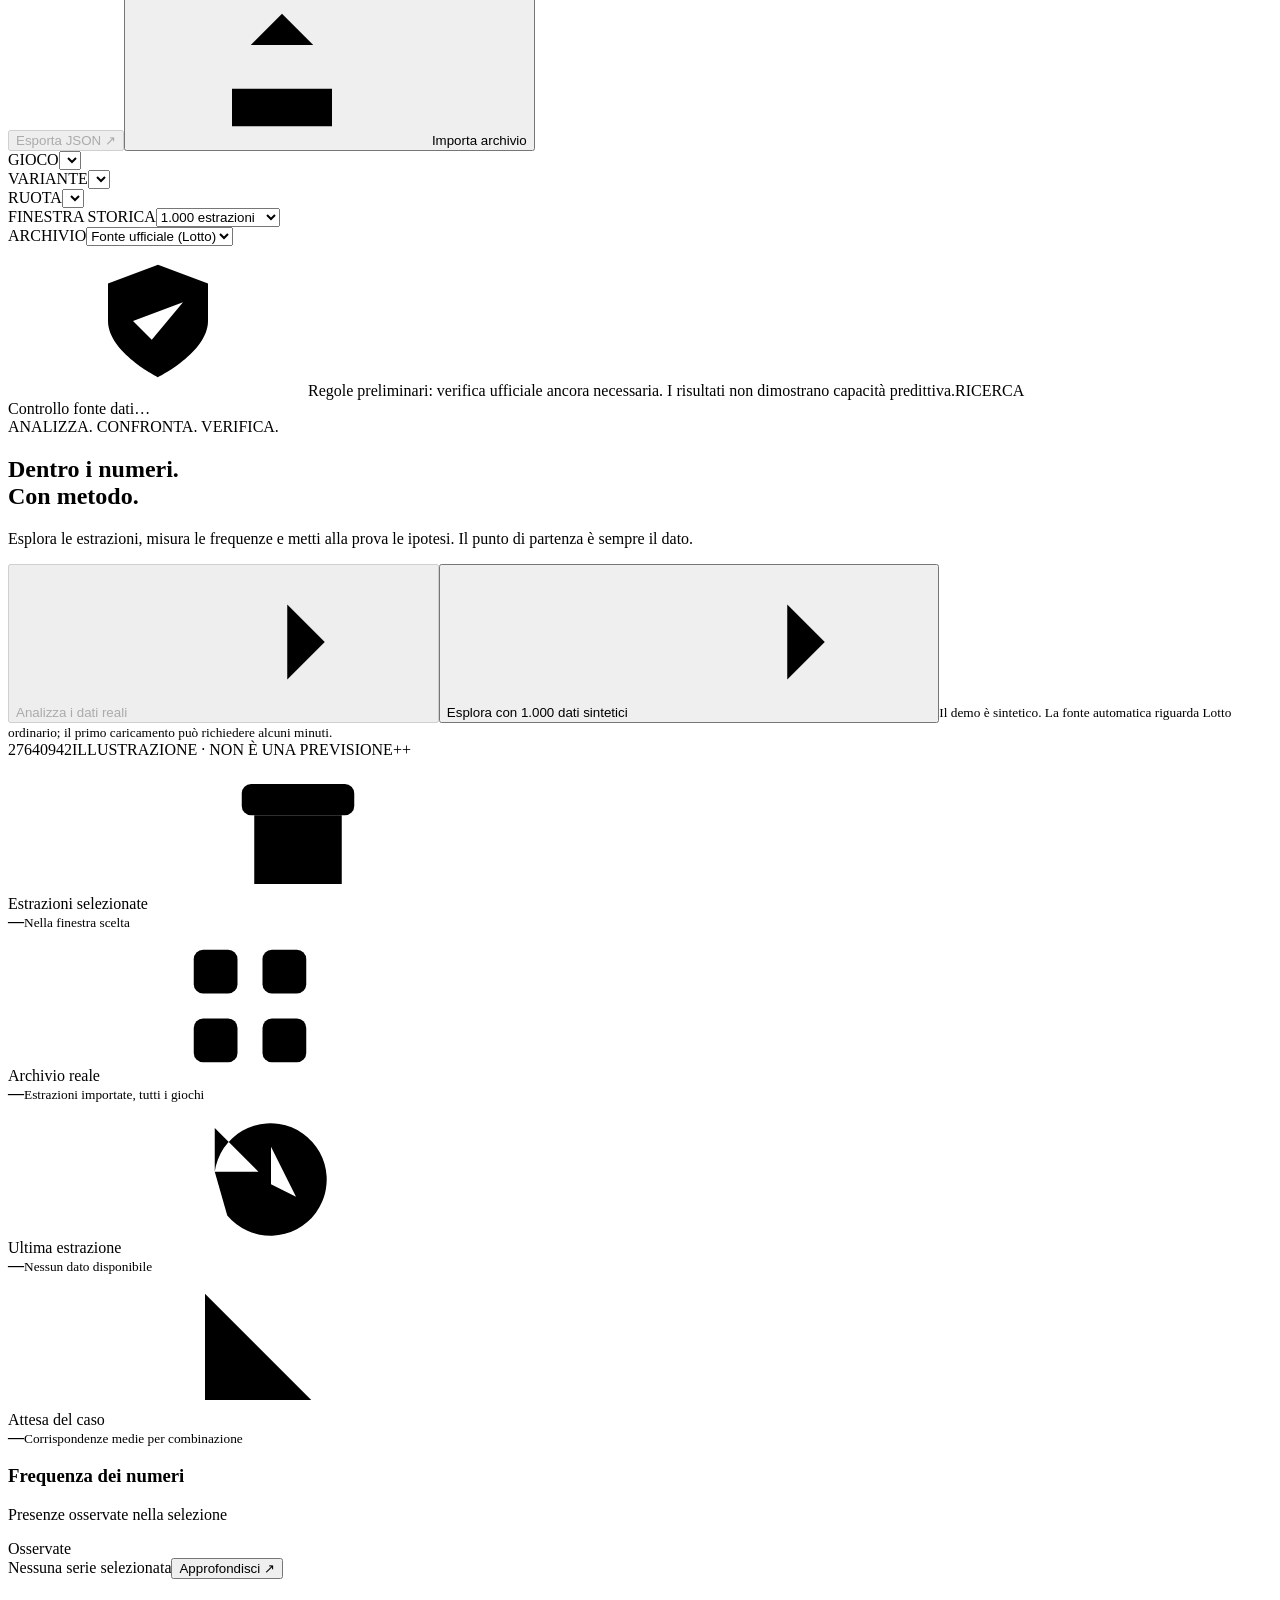
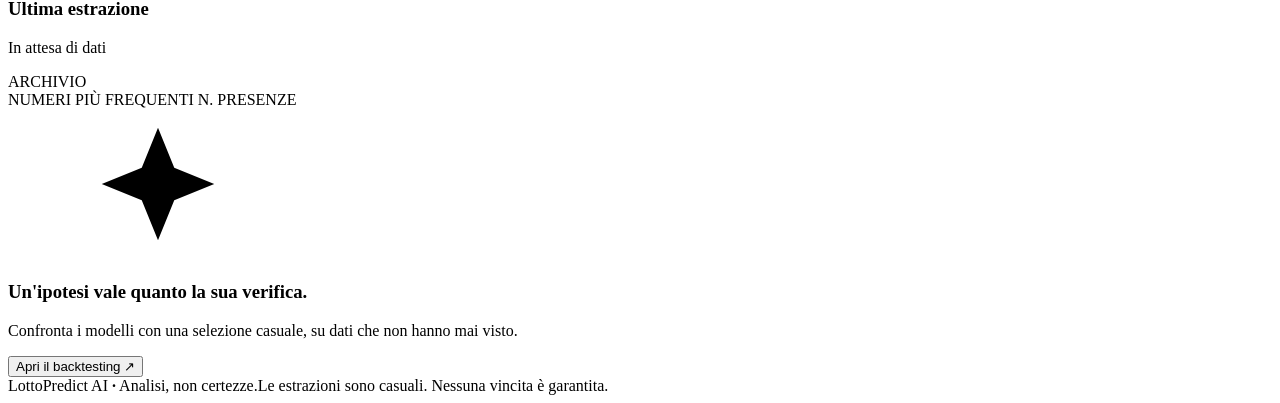
==== commit 5a26d097: "Enable progressive official Lotto sync and interactive analysis" ====
--- a/web/static/index.html
+++ b/web/static/index.html
@@ -1,6 +1,6 @@
 <!doctype html>
 <html lang="it">
-<head><meta charset="utf-8"><meta name="viewport" content="width=device-width,initial-scale=1"><meta name="theme-color" content="#0c111c"><title>LottoPredict AI — Osservatorio statistico</title><link rel="icon" href="/static/favicon.svg" type="image/svg+xml"><link rel="stylesheet" href="/static/style.css"><script src="/static/app.js" defer></script><script src="/static/imports.js" defer></script><script src="/static/history.js" defer></script><script src="/static/comparison.js" defer></script></head>
+<head><meta charset="utf-8"><meta name="viewport" content="width=device-width,initial-scale=1"><meta name="theme-color" content="#0c111c"><title>LottoPredict AI — Osservatorio statistico</title><link rel="icon" href="/static/favicon.svg" type="image/svg+xml"><link rel="stylesheet" href="/static/style.css"><script src="/static/app.js" defer></script><script src="/static/imports.js" defer></script><script src="/static/history.js" defer></script><script src="/static/comparison.js" defer></script><script src="/static/statistics.js" defer></script><script src="/static/analysis-charts.js" defer></script></head>
 <body>
 <svg class="symbols" aria-hidden="true"><defs>
 <symbol id="grid" viewBox="0 0 24 24"><rect x="3" y="3" width="7" height="7" rx="1.5"/><rect x="14" y="3" width="7" height="7" rx="1.5"/><rect x="3" y="14" width="7" height="7" rx="1.5"/><rect x="14" y="14" width="7" height="7" rx="1.5"/></symbol>
@@ -37,15 +37,15 @@
 <div class="notice" id="data-notice"><svg><use href="#shield"/></svg><span>Regole preliminari: verifica ufficiale ancora necessaria. I risultati non dimostrano capacità predittiva.</span><span class="outline-tag">RICERCA</span></div>
 <div class="source-bar"><span id="source-status">Controllo fonte dati…</span><button class="text-button" id="sync-data" hidden>Aggiorna storico ufficiale ↻</button></div><div id="status" class="status" role="status" aria-live="polite" hidden></div>
 <section id="dashboard-view" class="view">
-<div class="hero"><div class="hero-content"><span class="hero-kicker"><span class="dot"></span>ANALIZZA. CONFRONTA. VERIFICA.</span><h2>Dentro i numeri.<br><span>Con metodo.</span></h2><p>Esplora le estrazioni, misura le frequenze e metti alla prova le ipotesi. Il punto di partenza è sempre il dato.</p><button class="button light" id="start-real" disabled>Analizza i dati reali <svg><use href="#arrow"/></svg></button><button class="button secondary" id="demo">Esplora con 1.000 dati sintetici <svg><use href="#arrow"/></svg></button><small>Il demo è sintetico. Il download ufficiale automatico resta in verifica prima dell’attivazione.</small></div><div class="hero-art" aria-hidden="true"><div class="orbital orbit-one"></div><div class="orbital orbit-two"></div><div class="orbital orbit-three"></div><span class="art-ball ball-one">27</span><span class="art-ball ball-two">64</span><span class="art-ball ball-three">09</span><span class="art-ball ball-four">42</span><span class="art-caption">ILLUSTRAZIONE · NON È UNA PREVISIONE</span><span class="art-plus plus-one">+</span><span class="art-plus plus-two">+</span></div></div>
+<div class="hero"><div class="hero-content"><span class="hero-kicker"><span class="dot"></span>ANALIZZA. CONFRONTA. VERIFICA.</span><h2>Dentro i numeri.<br><span>Con metodo.</span></h2><p>Esplora le estrazioni, misura le frequenze e metti alla prova le ipotesi. Il punto di partenza è sempre il dato.</p><button class="button light" id="start-real" disabled>Analizza i dati reali <svg><use href="#arrow"/></svg></button><button class="button secondary" id="demo">Esplora con 1.000 dati sintetici <svg><use href="#arrow"/></svg></button><small>Il demo è sintetico. La fonte automatica riguarda Lotto ordinario; il primo caricamento può richiedere alcuni minuti.</small></div><div class="hero-art" aria-hidden="true"><div class="orbital orbit-one"></div><div class="orbital orbit-two"></div><div class="orbital orbit-three"></div><span class="art-ball ball-one">27</span><span class="art-ball ball-two">64</span><span class="art-ball ball-three">09</span><span class="art-ball ball-four">42</span><span class="art-caption">ILLUSTRAZIONE · NON È UNA PREVISIONE</span><span class="art-plus plus-one">+</span><span class="art-plus plus-two">+</span></div></div>
 <div class="metric-grid"><article class="metric"><div class="metric-label">Estrazioni selezionate<svg><use href="#archive"/></svg></div><strong id="metric-count">—</strong><small id="metric-scope">Nella finestra scelta</small></article><article class="metric"><div class="metric-label">Archivio reale<svg><use href="#grid"/></svg></div><strong id="metric-real">—</strong><small>Estrazioni importate, tutti i giochi</small></article><article class="metric"><div class="metric-label">Ultima estrazione<svg><use href="#history"/></svg></div><strong class="metric-date" id="metric-date">—</strong><small id="metric-id">Nessun dato disponibile</small></article><article class="metric"><div class="metric-label">Attesa del caso<svg><use href="#chart"/></svg></div><strong id="metric-expected">—</strong><small>Corrispondenze medie per combinazione</small></article></div>
 <div class="dashboard-grid"><article class="panel frequency-panel"><div class="panel-heading"><div><h3>Frequenza dei numeri</h3><p>Presenze osservate nella selezione</p></div><span class="legend"><i></i>Osservate</span></div><div id="frequency-chart" class="frequency-chart"></div><div class="chart-footer"><span id="chart-range">Nessuna serie selezionata</span><button class="text-button" data-view="analysis">Approfondisci <span>↗</span></button></div></article><article class="panel latest-panel"><div class="panel-heading"><div><h3>Ultima estrazione</h3><p id="latest-meta">In attesa di dati</p></div><span class="live-pill" id="latest-type">ARCHIVIO</span></div><div id="latest-balls" class="latest-balls"></div><div class="divider"></div><div class="rank-heading">NUMERI PIÙ FREQUENTI <span>N. PRESENZE</span></div><div id="top-numbers"></div></article></div>
 <article class="research-banner"><span class="research-icon"><svg><use href="#spark"/></svg></span><div><h3>Un'ipotesi vale quanto la sua verifica.</h3><p>Confronta i modelli con una selezione casuale, su dati che non hanno mai visto.</p></div><button class="button secondary" data-view="backtest">Apri il backtesting <span>↗</span></button></article>
 </section>
-<section id="archive-view" class="view" hidden><article class="panel"><div class="panel-heading"><div><h3>Archivio estrazioni</h3><p>Ultime 100 righe della selezione · dati reali e sintetici separati</p></div><div class="archive-actions"><button class="button secondary" id="export-archive">Esporta selezione JSON</button><button class="button primary" id="open-manual">Inserisci estrazione</button></div></div><div class="table-scroll"><table id="archive-table"><thead><tr><th>Data</th><th>Identificativo</th><th>Ruota / variante</th><th>Numeri</th><th>Fonte</th></tr></thead><tbody></tbody></table></div><div id="archive-empty" class="empty-state">Nessuna estrazione in questo archivio. Importa un file per iniziare.</div></article></section>
+<section id="archive-view" class="view" hidden><article class="panel"><div class="panel-heading"><div><h3>Archivio estrazioni</h3><p>Tutta la finestra scelta, dalla più recente · 100 righe per pagina</p></div><div class="archive-actions"><button class="button secondary" id="export-archive">Esporta selezione JSON</button><button class="button primary" id="open-manual">Inserisci estrazione</button></div></div><div class="table-scroll"><table id="archive-table"><thead><tr><th>Data</th><th>Identificativo</th><th>Ruota / variante</th><th>Numeri</th><th>Fonte</th></tr></thead><tbody></tbody></table></div><div id="archive-empty" class="empty-state">Nessuna estrazione in questo archivio. Importa un file per iniziare.</div><div class="history-pagination"><button class="button secondary" id="archive-prev" disabled>← Più recenti</button><span id="archive-page" role="status" aria-live="polite"></span><button class="button secondary" id="archive-next" disabled>Più vecchie →</button></div><button class="button secondary" id="archive-retry" hidden>Riprova caricamento</button></article></section>
 <section id="experiment-view" class="view" hidden><article class="panel experiment-panel"><div class="panel-heading"><div><h3 id="experiment-title">Analisi statistica</h3><p>I calcoli usano esclusivamente la serie selezionata nei filtri.</p></div><span class="outline-tag">SPERIMENTALE</span></div><div class="experiment-fields"><div class="filter model-option"><label for="model">MODELLO</label><select id="model"><option value="frequency">Frequenze regolarizzate</option><option value="temporal">Finestre temporali</option><option value="logistic">Regressione logistica</option><option value="random_forest">Random Forest</option><option value="gradient_boosting">Gradient Boosting</option><option value="ensemble">Ensemble validato</option><option value="uniform">Casuale uniforme</option></select></div><div class="filter"><label for="seed">SEED</label><input id="seed" type="number" min="0" max="2147483647" value="42"></div><div class="filter generation-option"><label for="combinations">COMBINAZIONI</label><input id="combinations" type="number" min="1" max="100" value="5"></div><div class="filter backtest-option"><label for="initial">TRAINING INIZIALE</label><input id="initial" type="number" min="2" max="9999" value="700"></div><div class="filter backtest-option"><label for="train-window">FINESTRA TRAINING</label><input id="train-window" type="number" min="0" max="10000" value="0" title="0 = finestra espansiva"></div><div class="filter backtest-option"><label for="retrain">RIADDESTRA OGNI</label><input id="retrain" type="number" min="1" max="1000" value="10"></div></div><fieldset id="comparison-models" class="comparison-only" hidden><legend>Modelli da confrontare sullo stesso test</legend><p>Casuale uniforme e frequenze sono sempre inclusi. Seleziona eventuali altri modelli.</p><div class="comparison-choices"><label><input type="checkbox" value="temporal" checked> Finestre temporali</label><label><input type="checkbox" value="logistic"> Regressione logistica</label><label><input type="checkbox" value="random_forest"> Random Forest</label><label><input type="checkbox" value="gradient_boosting"> Gradient Boosting</label><label><input type="checkbox" value="ensemble"> Ensemble validato</label></div><p>I modelli ML richiedono almeno 40 estrazioni di training, l’ensemble 100. Sul piano gratuito più modelli possono richiedere molto tempo.</p></fieldset><label class="check-label auto-update-label"><input type="checkbox" id="auto-update" checked> Aggiorna lo storico prima del calcolo (fonte Lotto)</label><div class="experiment-actions"><button class="button primary" id="run">Esegui analisi <svg><use href="#arrow"/></svg></button><button class="button secondary" id="simulate">Monte Carlo · 100.000 estrazioni</button></div><p class="muted small" id="experiment-help">I test statistici descrivono scostamenti osservati. Non sono prove di prevedibilità.</p></article><div id="result-summary"></div><article class="panel result-panel" id="results" hidden><div class="panel-heading"><div><h3>Risultati dell'esperimento</h3><p id="result-context"></p></div></div><div id="result-content"></div><details><summary>Dettagli completi e metodologia</summary><pre id="result-json"></pre></details></article><article class="panel" id="save-panel" hidden><h3>Registra una previsione futura</h3><p>Le combinazioni salvate non possono essere modificate dopo il salvataggio.</p><form id="save-form"><div class="experiment-fields"><div class="filter"><label for="target-id">ID ESTRAZIONE FUTURA</label><input id="target-id" required maxlength="200" placeholder="Identificativo ufficiale"></div><div class="filter"><label for="target-date">DATA ISO CON FUSO</label><input id="target-date" required placeholder="2026-12-01T20:00:00+01:00"></div></div><button class="button primary" type="submit">Salva previsione immutabile</button></form></article><button class="button secondary generation-option" id="show-history">Consulta previsioni salvate</button><div id="prediction-history"></div></section>
 <section id="history-view" class="view" hidden><article class="panel"><div class="panel-heading"><div><h3>La cronologia dei tuoi esperimenti</h3><p>Tutti i giochi · risultati e parametri conservati nel database dopo il completamento.</p></div><button class="button secondary" id="history-refresh">Aggiorna elenco</button></div><div class="experiment-fields"><div class="filter"><label for="history-operation">TIPO DI ESPERIMENTO</label><select id="history-operation"><option value="">Tutti</option><option value="analyze">Analisi statistiche</option><option value="generate">Combinazioni</option><option value="backtest">Backtesting</option><option value="simulate">Monte Carlo</option></select></div></div><div id="history-content"></div><div class="history-pagination"><button class="button secondary" id="history-prev" disabled>← Precedenti</button><span id="history-page"></span><button class="button secondary" id="history-next" disabled>Successivi →</button></div><p class="history-note">Apri un risultato per consultare i dati dell’esecuzione originale. “Riesegui” usa gli stessi parametri sui dati attuali e crea un nuovo esperimento. I calcoli interrotti da un riavvio devono essere rilanciati.</p></article></section>
-<section id="settings-view" class="view" hidden><article class="panel"><h3>Il tuo archivio. Regole trasparenti.</h3><p>Dati reali e sintetici restano separati. Le previsioni salvate sono immutabili. Gli esperimenti completati sono conservati nella cronologia. Esporta una copia dei risultati importanti; un calcolo ancora in corso può essere interrotto da un riavvio.</p><p>Regole preliminari, da verificare su fonti ufficiali. Analisi e generazione riguardano i soli numeri principali; extra e Numerone non vengono analizzati. Il connettore remoto resta disponibile dalla CLI.</p><p id="storage-description"></p><details><summary>Regole configurate</summary><pre id="rules-json"></pre></details></article><article class="panel"><div class="panel-heading"><div><h3>Registro delle operazioni</h3><p>Ultime 100 registrazioni persistenti</p></div><button class="button secondary" id="refresh-logs">Aggiorna</button></div><div id="logs"></div></article></section>
+<section id="settings-view" class="view" hidden><article class="panel"><h3>Il tuo archivio. Regole trasparenti.</h3><p>Dati reali e sintetici restano separati. Le previsioni salvate sono immutabili. Gli esperimenti completati sono conservati nella cronologia. Esporta una copia dei risultati importanti; un calcolo ancora in corso può essere interrotto da un riavvio.</p><p>Regole preliminari, da verificare su fonti ufficiali. Modelli e generazione riguardano i soli numeri principali. Gli extra configurati hanno conteggi descrittivi separati, senza regole ufficiali ancora verificate. Il connettore remoto resta disponibile dalla CLI.</p><p id="storage-description"></p><h3>Verifica delle regole</h3><p>Il controllo del formato base non convalida premi, opzioni o evoluzioni storiche.</p><div id="rule-reviews"></div><details><summary>Regole configurate</summary><pre id="rules-json"></pre></details></article><article class="panel"><div class="panel-heading"><div><h3>Registro delle operazioni</h3><p>Ultime 100 registrazioni persistenti</p></div><button class="button secondary" id="refresh-logs">Aggiorna</button></div><div id="logs"></div></article></section>
 <footer><span>LottoPredict AI <b>·</b> Analisi, non certezze.</span><span>Le estrazioni sono casuali. Nessuna vincita è garantita.</span></footer>
 </main></div>
 <dialog id="import-dialog"><form id="import-form"><div class="dialog-header"><div><span class="eyebrow">IL PUNTO DI PARTENZA SONO I DATI</span><h2>Importa un archivio</h2></div><button class="icon-button" type="button" id="close-import" aria-label="Chiudi">×</button></div><p>CSV, Excel (.xlsx) o JSON · massimo 25 MiB. Controlla prima l’anteprima: il file viene salvato solo dopo la tua conferma.</p><a class="text-button" href="/api/import/template" download>Scarica il modello CSV vuoto ↗</a><label class="file-zone" for="file"><svg><use href="#upload"/></svg><strong>Seleziona il tuo file</strong><span>Intestazioni: game, variant, draw_id, occurred_at, numbers</span><input id="file" type="file" accept=".csv,.xlsx,.json" required></label><label class="check-label"><input id="import-synthetic" type="checkbox"> Questo archivio contiene dati sintetici</label><p class="muted small">Date ISO con fuso orario. Numeri in lista JSON o separati da spazi. Ruota ed extra sono richiesti dalla variante. I dati demo devono restare nell'archivio sintetico.</p><p id="import-feedback" role="status" aria-live="polite"></p><section id="import-preview" hidden><div id="import-preview-counts" class="preview-counts"></div><div id="import-preview-sample"></div><pre id="import-preview-errors" hidden></pre><p class="small muted">L’archivio verrà ricontrollato alla conferma. Le righe errate o in conflitto non saranno salvate.</p></section><div class="dialog-actions"><button class="button secondary" type="submit">Controlla file</button><button class="button primary" type="button" id="confirm-import" disabled>Conferma importazione</button></div></form></dialog>
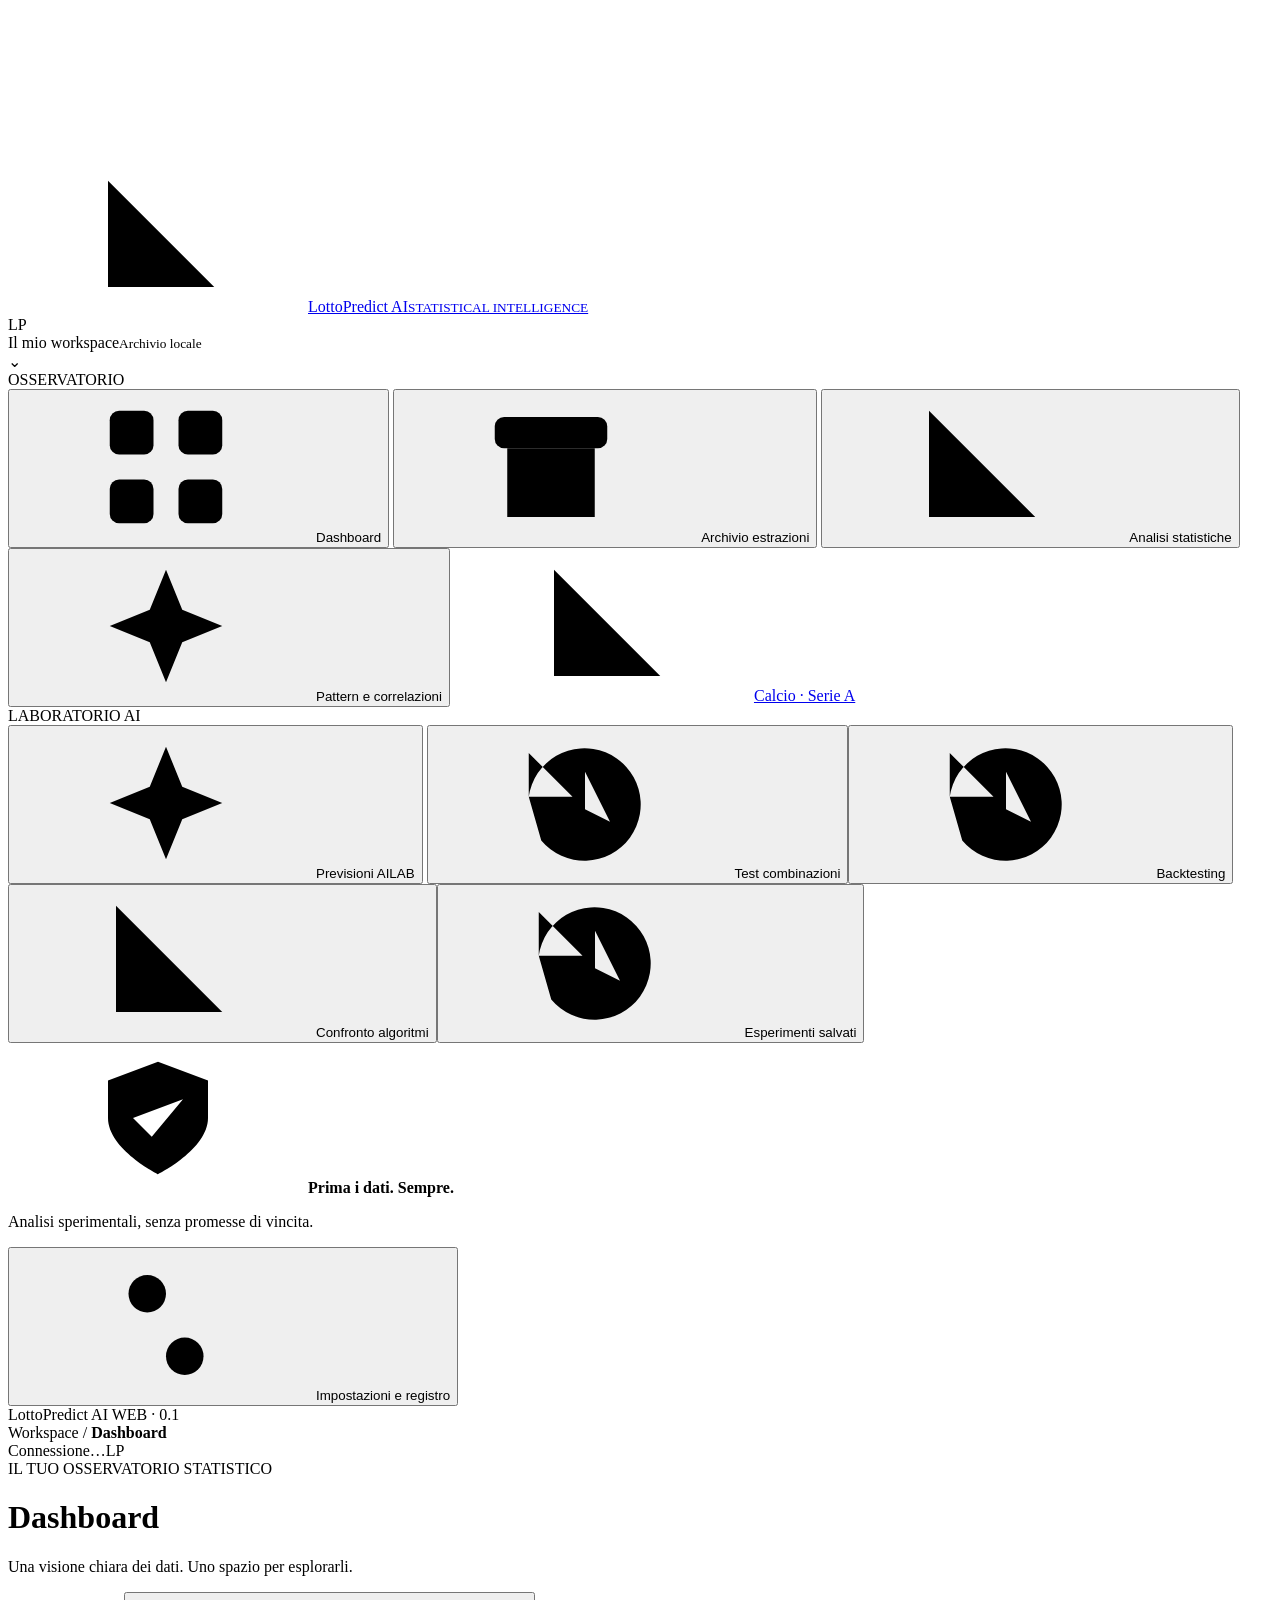
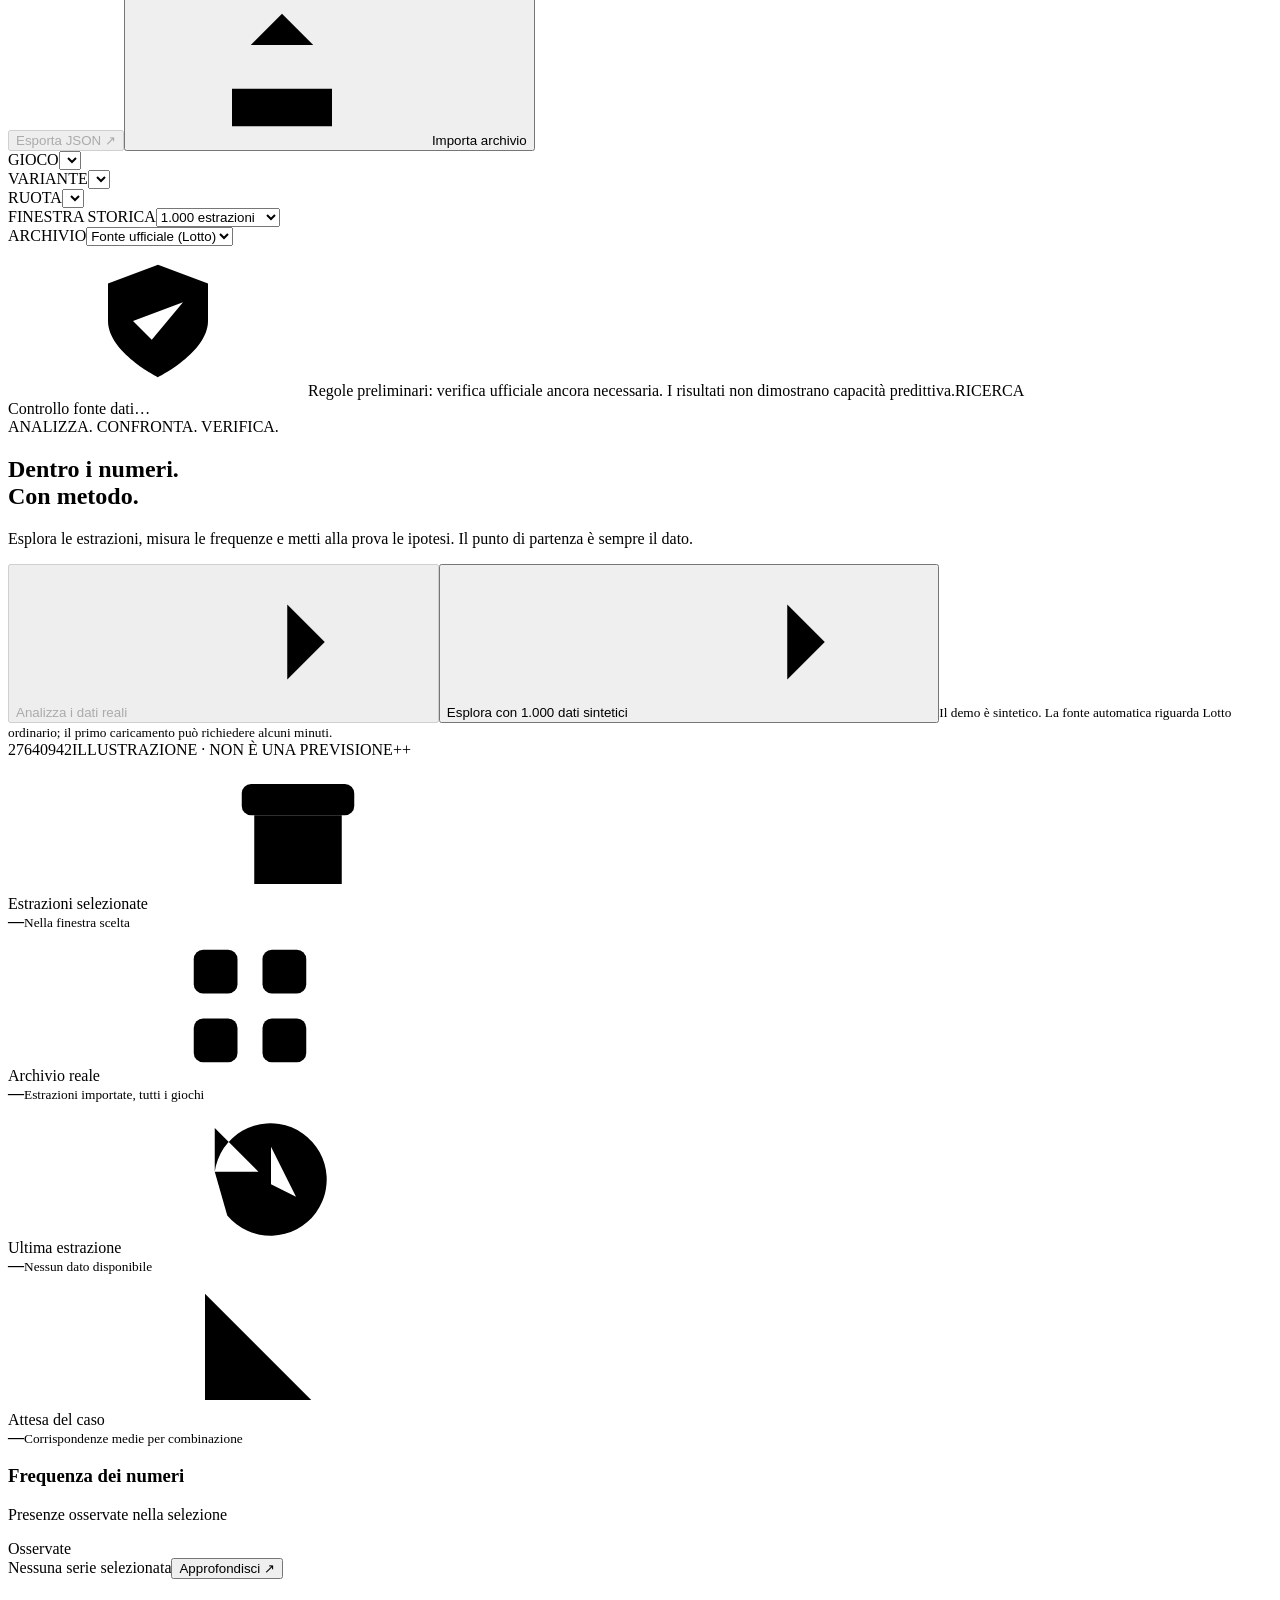
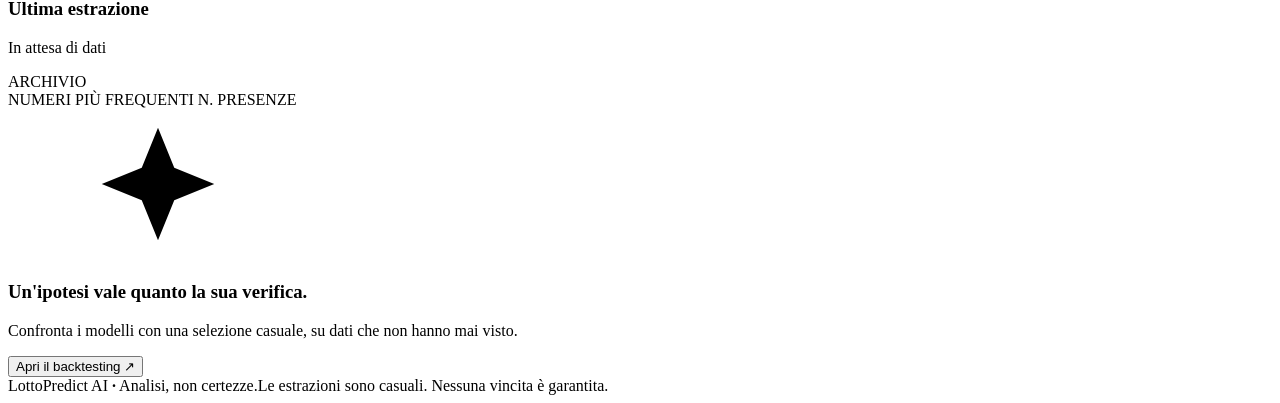
==== commit 8e9aef4e: "Add football forecasts and multi-ticket historical testing" ====
--- a/web/static/index.html
+++ b/web/static/index.html
@@ -1,6 +1,6 @@
 <!doctype html>
 <html lang="it">
-<head><meta charset="utf-8"><meta name="viewport" content="width=device-width,initial-scale=1"><meta name="theme-color" content="#0c111c"><title>LottoPredict AI — Osservatorio statistico</title><link rel="icon" href="/static/favicon.svg" type="image/svg+xml"><link rel="stylesheet" href="/static/style.css"><script src="/static/app.js" defer></script><script src="/static/imports.js" defer></script><script src="/static/history.js" defer></script><script src="/static/comparison.js" defer></script><script src="/static/statistics.js" defer></script><script src="/static/analysis-charts.js" defer></script></head>
+<head><meta charset="utf-8"><meta name="viewport" content="width=device-width,initial-scale=1"><meta name="theme-color" content="#0c111c"><title>LottoPredict AI — Osservatorio statistico</title><link rel="icon" href="/static/favicon.svg" type="image/svg+xml"><link rel="stylesheet" href="/static/style.css"><script src="/static/app.js" defer></script><script src="/static/imports.js" defer></script><script src="/static/history.js" defer></script><script src="/static/comparison.js" defer></script><script src="/static/statistics.js" defer></script><script src="/static/analysis-charts.js" defer></script><script src="/static/ticket-tests.js" defer></script></head>
 <body>
 <svg class="symbols" aria-hidden="true"><defs>
 <symbol id="grid" viewBox="0 0 24 24"><rect x="3" y="3" width="7" height="7" rx="1.5"/><rect x="14" y="3" width="7" height="7" rx="1.5"/><rect x="3" y="14" width="7" height="7" rx="1.5"/><rect x="14" y="14" width="7" height="7" rx="1.5"/></symbol>
@@ -22,9 +22,9 @@
 <button class="nav-item" data-view="archive"><svg><use href="#archive"/></svg>Archivio estrazioni</button>
 <button class="nav-item" data-view="analysis"><svg><use href="#chart"/></svg>Analisi statistiche</button>
 <button class="nav-item" data-view="patterns"><svg><use href="#spark"/></svg>Pattern e correlazioni</button>
-<div class="nav-label">LABORATORIO AI</div>
+<a class="nav-item" href="/football"><svg><use href="#chart"/></svg>Calcio · Serie A</a><div class="nav-label">LABORATORIO AI</div>
 <button class="nav-item" data-view="predictions"><svg><use href="#spark"/></svg>Previsioni AI<span class="mini-tag">LAB</span></button>
-<button class="nav-item" data-view="backtest"><svg><use href="#history"/></svg>Backtesting</button>
+<button class="nav-item" data-view="tickettest"><svg><use href="#history"/></svg>Test combinazioni</button><button class="nav-item" data-view="backtest"><svg><use href="#history"/></svg>Backtesting</button>
 <button class="nav-item" data-view="comparison"><svg><use href="#chart"/></svg>Confronto algoritmi</button><button class="nav-item" data-view="history"><svg><use href="#history"/></svg>Esperimenti salvati</button>
 </nav>
 <div class="sidebar-bottom"><div class="principle"><svg><use href="#shield"/></svg><strong>Prima i dati. Sempre.</strong><p>Analisi sperimentali, senza promesse di vincita.</p></div><button class="nav-item" data-view="settings"><svg><use href="#settings"/></svg>Impostazioni e registro</button><div class="version"><span class="dot"></span>LottoPredict AI <span>WEB · 0.1</span></div></div>
@@ -43,7 +43,7 @@
 <article class="research-banner"><span class="research-icon"><svg><use href="#spark"/></svg></span><div><h3>Un'ipotesi vale quanto la sua verifica.</h3><p>Confronta i modelli con una selezione casuale, su dati che non hanno mai visto.</p></div><button class="button secondary" data-view="backtest">Apri il backtesting <span>↗</span></button></article>
 </section>
 <section id="archive-view" class="view" hidden><article class="panel"><div class="panel-heading"><div><h3>Archivio estrazioni</h3><p>Tutta la finestra scelta, dalla più recente · 100 righe per pagina</p></div><div class="archive-actions"><button class="button secondary" id="export-archive">Esporta selezione JSON</button><button class="button primary" id="open-manual">Inserisci estrazione</button></div></div><div class="table-scroll"><table id="archive-table"><thead><tr><th>Data</th><th>Identificativo</th><th>Ruota / variante</th><th>Numeri</th><th>Fonte</th></tr></thead><tbody></tbody></table></div><div id="archive-empty" class="empty-state">Nessuna estrazione in questo archivio. Importa un file per iniziare.</div><div class="history-pagination"><button class="button secondary" id="archive-prev" disabled>← Più recenti</button><span id="archive-page" role="status" aria-live="polite"></span><button class="button secondary" id="archive-next" disabled>Più vecchie →</button></div><button class="button secondary" id="archive-retry" hidden>Riprova caricamento</button></article></section>
-<section id="experiment-view" class="view" hidden><article class="panel experiment-panel"><div class="panel-heading"><div><h3 id="experiment-title">Analisi statistica</h3><p>I calcoli usano esclusivamente la serie selezionata nei filtri.</p></div><span class="outline-tag">SPERIMENTALE</span></div><div class="experiment-fields"><div class="filter model-option"><label for="model">MODELLO</label><select id="model"><option value="frequency">Frequenze regolarizzate</option><option value="temporal">Finestre temporali</option><option value="logistic">Regressione logistica</option><option value="random_forest">Random Forest</option><option value="gradient_boosting">Gradient Boosting</option><option value="ensemble">Ensemble validato</option><option value="uniform">Casuale uniforme</option></select></div><div class="filter"><label for="seed">SEED</label><input id="seed" type="number" min="0" max="2147483647" value="42"></div><div class="filter generation-option"><label for="combinations">COMBINAZIONI</label><input id="combinations" type="number" min="1" max="100" value="5"></div><div class="filter backtest-option"><label for="initial">TRAINING INIZIALE</label><input id="initial" type="number" min="2" max="9999" value="700"></div><div class="filter backtest-option"><label for="train-window">FINESTRA TRAINING</label><input id="train-window" type="number" min="0" max="10000" value="0" title="0 = finestra espansiva"></div><div class="filter backtest-option"><label for="retrain">RIADDESTRA OGNI</label><input id="retrain" type="number" min="1" max="1000" value="10"></div></div><fieldset id="comparison-models" class="comparison-only" hidden><legend>Modelli da confrontare sullo stesso test</legend><p>Casuale uniforme e frequenze sono sempre inclusi. Seleziona eventuali altri modelli.</p><div class="comparison-choices"><label><input type="checkbox" value="temporal" checked> Finestre temporali</label><label><input type="checkbox" value="logistic"> Regressione logistica</label><label><input type="checkbox" value="random_forest"> Random Forest</label><label><input type="checkbox" value="gradient_boosting"> Gradient Boosting</label><label><input type="checkbox" value="ensemble"> Ensemble validato</label></div><p>I modelli ML richiedono almeno 40 estrazioni di training, l’ensemble 100. Sul piano gratuito più modelli possono richiedere molto tempo.</p></fieldset><label class="check-label auto-update-label"><input type="checkbox" id="auto-update" checked> Aggiorna lo storico prima del calcolo (fonte Lotto)</label><div class="experiment-actions"><button class="button primary" id="run">Esegui analisi <svg><use href="#arrow"/></svg></button><button class="button secondary" id="simulate">Monte Carlo · 100.000 estrazioni</button></div><p class="muted small" id="experiment-help">I test statistici descrivono scostamenti osservati. Non sono prove di prevedibilità.</p></article><div id="result-summary"></div><article class="panel result-panel" id="results" hidden><div class="panel-heading"><div><h3>Risultati dell'esperimento</h3><p id="result-context"></p></div></div><div id="result-content"></div><details><summary>Dettagli completi e metodologia</summary><pre id="result-json"></pre></details></article><article class="panel" id="save-panel" hidden><h3>Registra una previsione futura</h3><p>Le combinazioni salvate non possono essere modificate dopo il salvataggio.</p><form id="save-form"><div class="experiment-fields"><div class="filter"><label for="target-id">ID ESTRAZIONE FUTURA</label><input id="target-id" required maxlength="200" placeholder="Identificativo ufficiale"></div><div class="filter"><label for="target-date">DATA ISO CON FUSO</label><input id="target-date" required placeholder="2026-12-01T20:00:00+01:00"></div></div><button class="button primary" type="submit">Salva previsione immutabile</button></form></article><button class="button secondary generation-option" id="show-history">Consulta previsioni salvate</button><div id="prediction-history"></div></section>
+<section id="experiment-view" class="view" hidden><article class="panel experiment-panel"><div class="panel-heading"><div><h3 id="experiment-title">Analisi statistica</h3><p>I calcoli usano esclusivamente la serie selezionata nei filtri.</p></div><span class="outline-tag">SPERIMENTALE</span></div><div class="experiment-fields"><div class="filter model-option"><label for="model">MODELLO</label><select id="model"><option value="frequency">Frequenze regolarizzate</option><option value="temporal">Finestre temporali</option><option value="logistic">Regressione logistica</option><option value="random_forest">Random Forest</option><option value="gradient_boosting">Gradient Boosting</option><option value="ensemble">Ensemble validato</option><option value="uniform">Casuale uniforme</option></select></div><div class="filter"><label for="seed">SEED</label><input id="seed" type="number" min="0" max="2147483647" value="42"></div><div class="filter generation-option"><label for="combinations">COMBINAZIONI</label><input id="combinations" type="number" min="1" max="100" value="5"></div><div class="filter tickettest-option" hidden><label for="test-targets">ESTRAZIONI DA TESTARE</label><input id="test-targets" type="number" min="1" max="200" value="100"></div><div class="filter backtest-option"><label for="initial">TRAINING INIZIALE</label><input id="initial" type="number" min="2" max="9999" value="700"></div><div class="filter backtest-option"><label for="train-window">FINESTRA TRAINING</label><input id="train-window" type="number" min="0" max="10000" value="0" title="0 = finestra espansiva"></div><div class="filter backtest-option"><label for="retrain">RIADDESTRA OGNI</label><input id="retrain" type="number" min="1" max="1000" value="10"></div></div><fieldset id="comparison-models" class="comparison-only" hidden><legend>Modelli da confrontare sullo stesso test</legend><p>Casuale uniforme e frequenze sono sempre inclusi. Seleziona eventuali altri modelli.</p><div class="comparison-choices"><label><input type="checkbox" value="temporal" checked> Finestre temporali</label><label><input type="checkbox" value="logistic"> Regressione logistica</label><label><input type="checkbox" value="random_forest"> Random Forest</label><label><input type="checkbox" value="gradient_boosting"> Gradient Boosting</label><label><input type="checkbox" value="ensemble"> Ensemble validato</label></div><p>I modelli ML richiedono almeno 40 estrazioni di training, l’ensemble 100. Sul piano gratuito più modelli possono richiedere molto tempo.</p></fieldset><label class="check-label auto-update-label"><input type="checkbox" id="auto-update" checked> Aggiorna lo storico prima del calcolo (fonte Lotto)</label><div class="experiment-actions"><button class="button primary" id="run">Esegui analisi <svg><use href="#arrow"/></svg></button><button class="button secondary" id="simulate">Monte Carlo · 100.000 estrazioni</button></div><p class="muted small" id="experiment-help">I test statistici descrivono scostamenti osservati. Non sono prove di prevedibilità.</p></article><div id="result-summary"></div><article class="panel result-panel" id="results" hidden><div class="panel-heading"><div><h3>Risultati dell'esperimento</h3><p id="result-context"></p></div></div><div id="result-content"></div><details><summary>Dettagli completi e metodologia</summary><pre id="result-json"></pre></details></article><article class="panel" id="save-panel" hidden><h3>Registra una previsione futura</h3><p>Le combinazioni salvate non possono essere modificate dopo il salvataggio.</p><form id="save-form"><div class="experiment-fields"><div class="filter"><label for="target-id">ID ESTRAZIONE FUTURA</label><input id="target-id" required maxlength="200" placeholder="Identificativo ufficiale"></div><div class="filter"><label for="target-date">DATA ISO CON FUSO</label><input id="target-date" required placeholder="2026-12-01T20:00:00+01:00"></div></div><button class="button primary" type="submit">Salva previsione immutabile</button></form></article><button class="button secondary generation-option" data-view="tickettest">Verifica combinazioni su più estrazioni</button><button class="button secondary generation-option" id="show-history">Consulta previsioni salvate</button><div id="prediction-history"></div></section>
 <section id="history-view" class="view" hidden><article class="panel"><div class="panel-heading"><div><h3>La cronologia dei tuoi esperimenti</h3><p>Tutti i giochi · risultati e parametri conservati nel database dopo il completamento.</p></div><button class="button secondary" id="history-refresh">Aggiorna elenco</button></div><div class="experiment-fields"><div class="filter"><label for="history-operation">TIPO DI ESPERIMENTO</label><select id="history-operation"><option value="">Tutti</option><option value="analyze">Analisi statistiche</option><option value="generate">Combinazioni</option><option value="backtest">Backtesting</option><option value="simulate">Monte Carlo</option></select></div></div><div id="history-content"></div><div class="history-pagination"><button class="button secondary" id="history-prev" disabled>← Precedenti</button><span id="history-page"></span><button class="button secondary" id="history-next" disabled>Successivi →</button></div><p class="history-note">Apri un risultato per consultare i dati dell’esecuzione originale. “Riesegui” usa gli stessi parametri sui dati attuali e crea un nuovo esperimento. I calcoli interrotti da un riavvio devono essere rilanciati.</p></article></section>
 <section id="settings-view" class="view" hidden><article class="panel"><h3>Il tuo archivio. Regole trasparenti.</h3><p>Dati reali e sintetici restano separati. Le previsioni salvate sono immutabili. Gli esperimenti completati sono conservati nella cronologia. Esporta una copia dei risultati importanti; un calcolo ancora in corso può essere interrotto da un riavvio.</p><p>Regole preliminari, da verificare su fonti ufficiali. Modelli e generazione riguardano i soli numeri principali. Gli extra configurati hanno conteggi descrittivi separati, senza regole ufficiali ancora verificate. Il connettore remoto resta disponibile dalla CLI.</p><p id="storage-description"></p><h3>Verifica delle regole</h3><p>Il controllo del formato base non convalida premi, opzioni o evoluzioni storiche.</p><div id="rule-reviews"></div><details><summary>Regole configurate</summary><pre id="rules-json"></pre></details></article><article class="panel"><div class="panel-heading"><div><h3>Registro delle operazioni</h3><p>Ultime 100 registrazioni persistenti</p></div><button class="button secondary" id="refresh-logs">Aggiorna</button></div><div id="logs"></div></article></section>
 <footer><span>LottoPredict AI <b>·</b> Analisi, non certezze.</span><span>Le estrazioni sono casuali. Nessuna vincita è garantita.</span></footer>
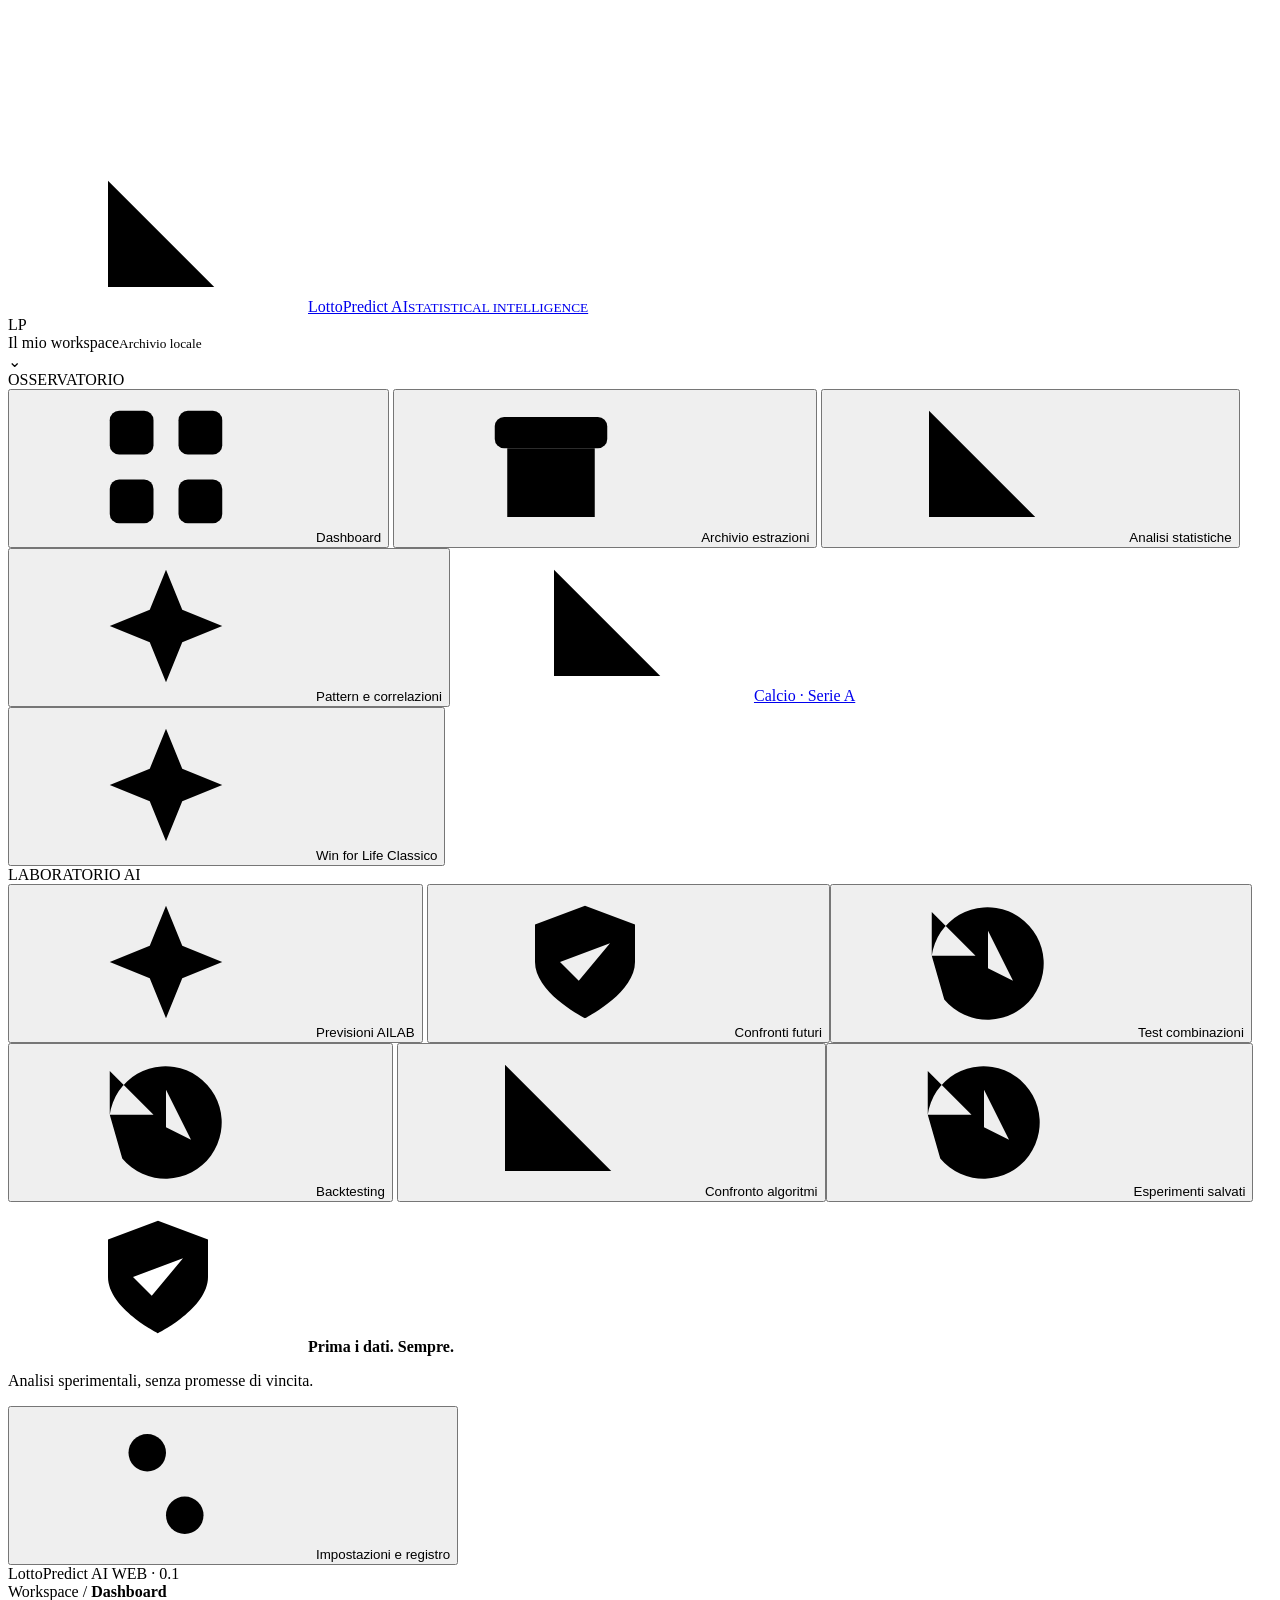
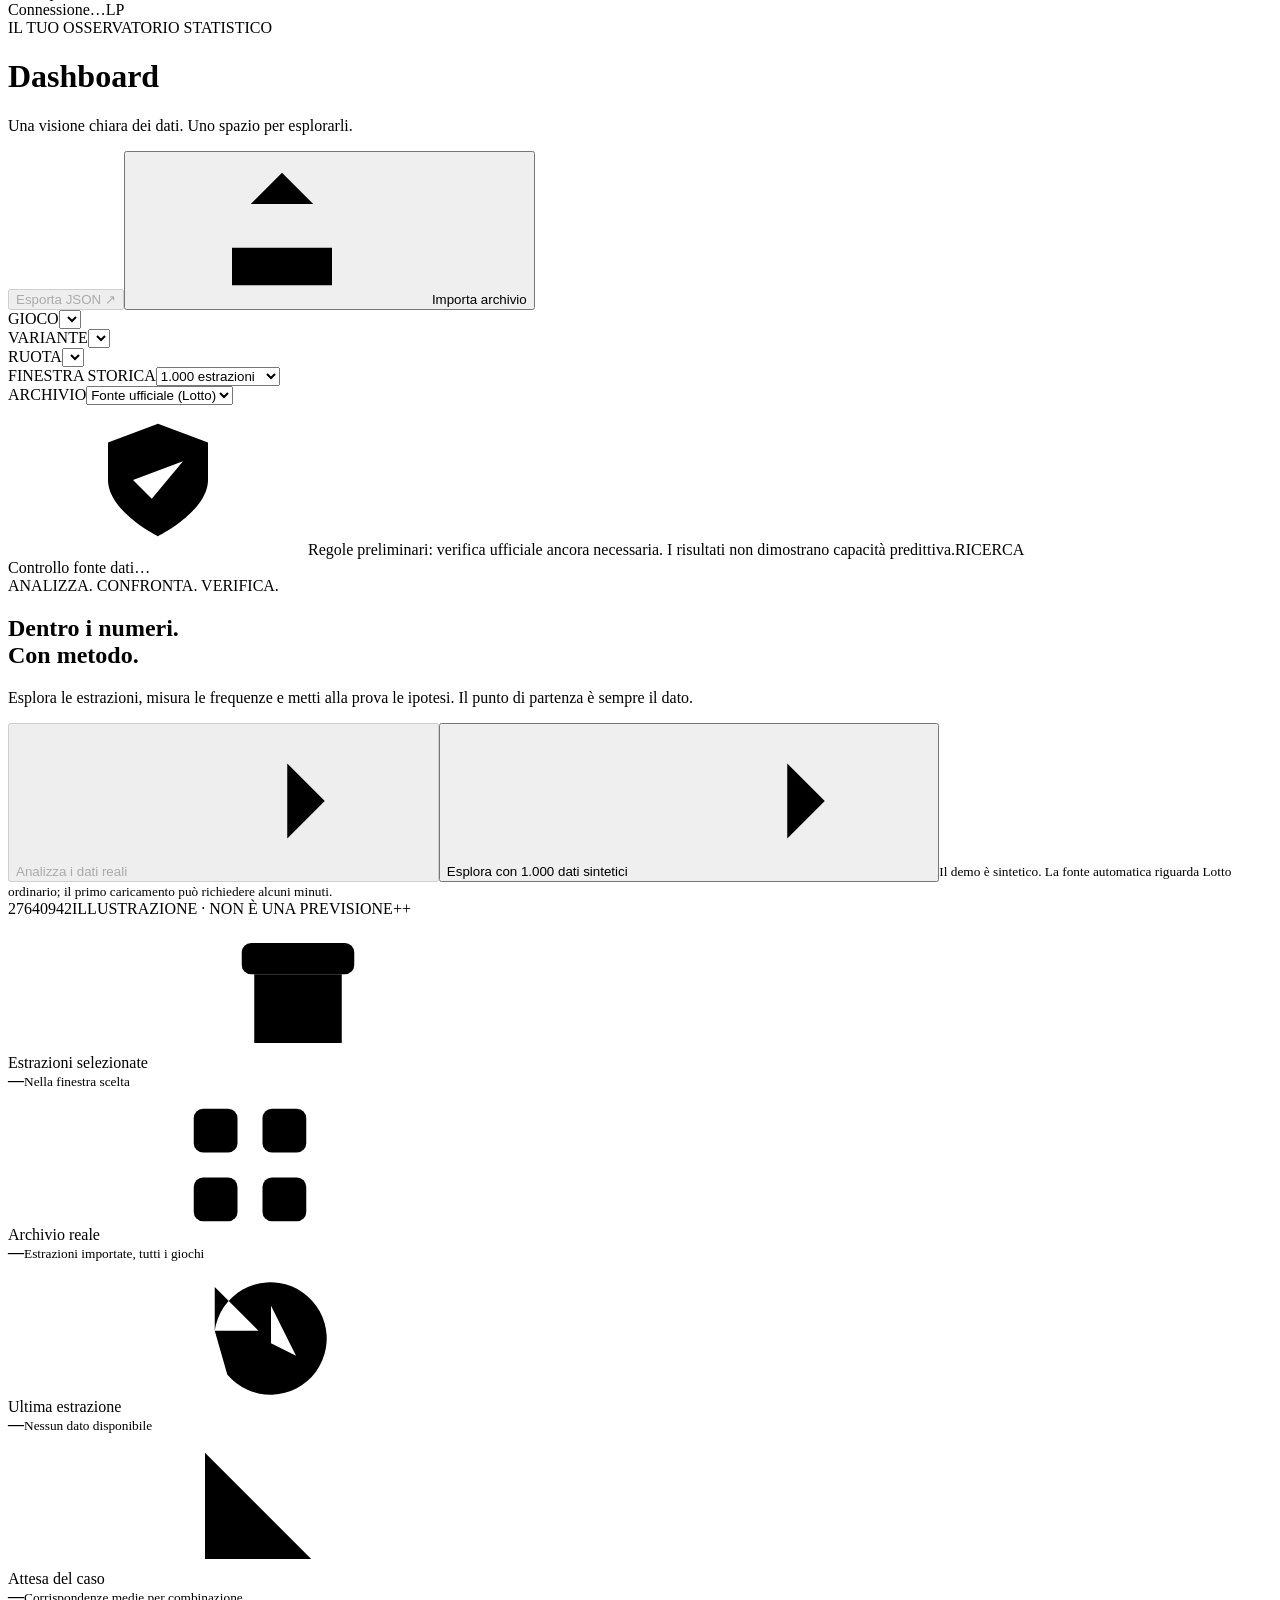
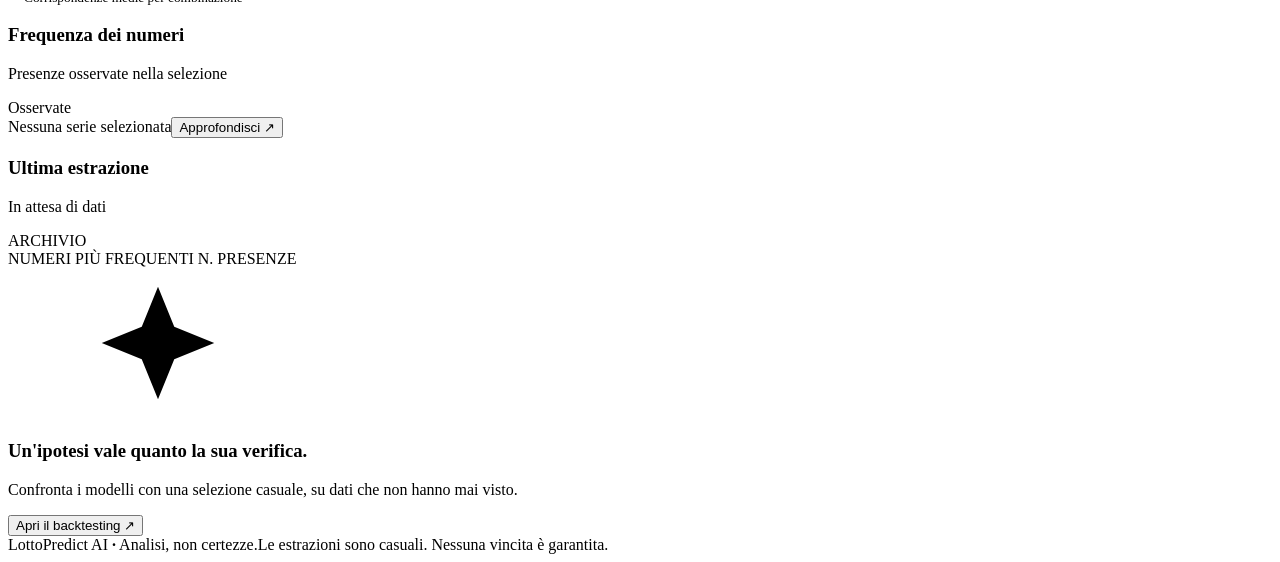
==== commit b8cd6666: "Add Win for Life tickets, coverage strategies and prospective Lotto comparisons" ====
--- a/web/static/index.html
+++ b/web/static/index.html
@@ -1,6 +1,6 @@
 <!doctype html>
 <html lang="it">
-<head><meta charset="utf-8"><meta name="viewport" content="width=device-width,initial-scale=1"><meta name="theme-color" content="#0c111c"><title>LottoPredict AI — Osservatorio statistico</title><link rel="icon" href="/static/favicon.svg" type="image/svg+xml"><link rel="stylesheet" href="/static/style.css"><script src="/static/app.js" defer></script><script src="/static/imports.js" defer></script><script src="/static/history.js" defer></script><script src="/static/comparison.js" defer></script><script src="/static/statistics.js" defer></script><script src="/static/analysis-charts.js" defer></script><script src="/static/ticket-tests.js" defer></script></head>
+<head><meta charset="utf-8"><meta name="viewport" content="width=device-width,initial-scale=1"><meta name="theme-color" content="#0c111c"><title>LottoPredict AI — Osservatorio statistico</title><link rel="icon" href="/static/favicon.svg" type="image/svg+xml"><link rel="stylesheet" href="/static/style.css"><script src="/static/app.js" defer></script><script src="/static/imports.js" defer></script><script src="/static/history.js" defer></script><script src="/static/comparison.js" defer></script><script src="/static/statistics.js" defer></script><script src="/static/analysis-charts.js" defer></script><script src="/static/ticket-tests.js" defer></script><script src="/static/prospective.js" defer></script><script src="/static/winforlife.js" defer></script></head>
 <body>
 <svg class="symbols" aria-hidden="true"><defs>
 <symbol id="grid" viewBox="0 0 24 24"><rect x="3" y="3" width="7" height="7" rx="1.5"/><rect x="14" y="3" width="7" height="7" rx="1.5"/><rect x="3" y="14" width="7" height="7" rx="1.5"/><rect x="14" y="14" width="7" height="7" rx="1.5"/></symbol>
@@ -22,9 +22,9 @@
 <button class="nav-item" data-view="archive"><svg><use href="#archive"/></svg>Archivio estrazioni</button>
 <button class="nav-item" data-view="analysis"><svg><use href="#chart"/></svg>Analisi statistiche</button>
 <button class="nav-item" data-view="patterns"><svg><use href="#spark"/></svg>Pattern e correlazioni</button>
-<a class="nav-item" href="/football"><svg><use href="#chart"/></svg>Calcio · Serie A</a><div class="nav-label">LABORATORIO AI</div>
+<a class="nav-item" href="/football"><svg><use href="#chart"/></svg>Calcio · Serie A</a><button class="nav-item" id="winforlife-open"><svg><use href="#spark"/></svg>Win for Life Classico</button><div class="nav-label">LABORATORIO AI</div>
 <button class="nav-item" data-view="predictions"><svg><use href="#spark"/></svg>Previsioni AI<span class="mini-tag">LAB</span></button>
-<button class="nav-item" data-view="tickettest"><svg><use href="#history"/></svg>Test combinazioni</button><button class="nav-item" data-view="backtest"><svg><use href="#history"/></svg>Backtesting</button>
+<button class="nav-item" data-view="prospective"><svg><use href="#shield"/></svg>Confronti futuri</button><button class="nav-item" data-view="tickettest"><svg><use href="#history"/></svg>Test combinazioni</button><button class="nav-item" data-view="backtest"><svg><use href="#history"/></svg>Backtesting</button>
 <button class="nav-item" data-view="comparison"><svg><use href="#chart"/></svg>Confronto algoritmi</button><button class="nav-item" data-view="history"><svg><use href="#history"/></svg>Esperimenti salvati</button>
 </nav>
 <div class="sidebar-bottom"><div class="principle"><svg><use href="#shield"/></svg><strong>Prima i dati. Sempre.</strong><p>Analisi sperimentali, senza promesse di vincita.</p></div><button class="nav-item" data-view="settings"><svg><use href="#settings"/></svg>Impostazioni e registro</button><div class="version"><span class="dot"></span>LottoPredict AI <span>WEB · 0.1</span></div></div>
@@ -35,7 +35,7 @@
 <div class="page-heading"><div><div class="eyebrow">IL TUO OSSERVATORIO STATISTICO</div><h1 id="page-title">Dashboard</h1><p id="page-description">Una visione chiara dei dati. Uno spazio per esplorarli.</p></div><div class="heading-actions"><button class="button secondary" id="export" disabled>Esporta JSON <span>↗</span></button><button class="button primary" id="open-import"><svg><use href="#upload"/></svg>Importa archivio</button></div></div>
 <section class="selection-bar" aria-label="Filtri archivio"><div class="filter"><label for="game">GIOCO</label><select id="game"></select></div><div class="filter"><label for="variant">VARIANTE</label><select id="variant"></select></div><div class="filter" id="wheel-field"><label for="wheel">RUOTA</label><select id="wheel"></select></div><div class="filter"><label for="limit">FINESTRA STORICA</label><select id="limit"><option value="100">100 estrazioni</option><option value="250">250 estrazioni</option><option value="500">500 estrazioni</option><option value="1000" selected>1.000 estrazioni</option><option value="2500">2.500 estrazioni</option><option value="10000">10.000 estrazioni</option></select></div><div class="filter dataset"><label for="dataset">ARCHIVIO</label><select id="dataset"><option value="real">Fonte ufficiale (Lotto)</option><option value="manual">Archivio completo</option><option value="synthetic">Dati sintetici</option></select></div></section>
 <div class="notice" id="data-notice"><svg><use href="#shield"/></svg><span>Regole preliminari: verifica ufficiale ancora necessaria. I risultati non dimostrano capacità predittiva.</span><span class="outline-tag">RICERCA</span></div>
-<div class="source-bar"><span id="source-status">Controllo fonte dati…</span><button class="text-button" id="sync-data" hidden>Aggiorna storico ufficiale ↻</button></div><div id="status" class="status" role="status" aria-live="polite" hidden></div>
+<div class="source-bar"><span id="source-status">Controllo fonte dati…</span><button class="text-button" id="sync-data" hidden>Aggiorna storico ufficiale ↻</button></div><div id="status" class="status" role="status" aria-live="polite" hidden></div><article id="winforlife-notice" class="panel" hidden><div class="panel-heading"><div><h3>Win for Life Classico</h3><p>Supporto iniziale: 10 numeri principali da 1 a 20 e Numerone separato da 1 a 20. Il Numerone può coincidere con un principale. Regole e premi non ancora verificati sulla fonte ufficiale; download automatico non disponibile.</p><p class="muted small">Servono ID e data/ora con fuso per distinguere i concorsi. Il caso uniforme configurato attende 5 corrispondenze principali su 10: non è confrontabile direttamente con la percentuale di numeri indovinati al Lotto.</p></div><button class="button secondary" id="winforlife-demo">Carica 1.000 demo Win for Life</button></div></article>
 <section id="dashboard-view" class="view">
 <div class="hero"><div class="hero-content"><span class="hero-kicker"><span class="dot"></span>ANALIZZA. CONFRONTA. VERIFICA.</span><h2>Dentro i numeri.<br><span>Con metodo.</span></h2><p>Esplora le estrazioni, misura le frequenze e metti alla prova le ipotesi. Il punto di partenza è sempre il dato.</p><button class="button light" id="start-real" disabled>Analizza i dati reali <svg><use href="#arrow"/></svg></button><button class="button secondary" id="demo">Esplora con 1.000 dati sintetici <svg><use href="#arrow"/></svg></button><small>Il demo è sintetico. La fonte automatica riguarda Lotto ordinario; il primo caricamento può richiedere alcuni minuti.</small></div><div class="hero-art" aria-hidden="true"><div class="orbital orbit-one"></div><div class="orbital orbit-two"></div><div class="orbital orbit-three"></div><span class="art-ball ball-one">27</span><span class="art-ball ball-two">64</span><span class="art-ball ball-three">09</span><span class="art-ball ball-four">42</span><span class="art-caption">ILLUSTRAZIONE · NON È UNA PREVISIONE</span><span class="art-plus plus-one">+</span><span class="art-plus plus-two">+</span></div></div>
 <div class="metric-grid"><article class="metric"><div class="metric-label">Estrazioni selezionate<svg><use href="#archive"/></svg></div><strong id="metric-count">—</strong><small id="metric-scope">Nella finestra scelta</small></article><article class="metric"><div class="metric-label">Archivio reale<svg><use href="#grid"/></svg></div><strong id="metric-real">—</strong><small>Estrazioni importate, tutti i giochi</small></article><article class="metric"><div class="metric-label">Ultima estrazione<svg><use href="#history"/></svg></div><strong class="metric-date" id="metric-date">—</strong><small id="metric-id">Nessun dato disponibile</small></article><article class="metric"><div class="metric-label">Attesa del caso<svg><use href="#chart"/></svg></div><strong id="metric-expected">—</strong><small>Corrispondenze medie per combinazione</small></article></div>
@@ -43,11 +43,11 @@
 <article class="research-banner"><span class="research-icon"><svg><use href="#spark"/></svg></span><div><h3>Un'ipotesi vale quanto la sua verifica.</h3><p>Confronta i modelli con una selezione casuale, su dati che non hanno mai visto.</p></div><button class="button secondary" data-view="backtest">Apri il backtesting <span>↗</span></button></article>
 </section>
 <section id="archive-view" class="view" hidden><article class="panel"><div class="panel-heading"><div><h3>Archivio estrazioni</h3><p>Tutta la finestra scelta, dalla più recente · 100 righe per pagina</p></div><div class="archive-actions"><button class="button secondary" id="export-archive">Esporta selezione JSON</button><button class="button primary" id="open-manual">Inserisci estrazione</button></div></div><div class="table-scroll"><table id="archive-table"><thead><tr><th>Data</th><th>Identificativo</th><th>Ruota / variante</th><th>Numeri</th><th>Fonte</th></tr></thead><tbody></tbody></table></div><div id="archive-empty" class="empty-state">Nessuna estrazione in questo archivio. Importa un file per iniziare.</div><div class="history-pagination"><button class="button secondary" id="archive-prev" disabled>← Più recenti</button><span id="archive-page" role="status" aria-live="polite"></span><button class="button secondary" id="archive-next" disabled>Più vecchie →</button></div><button class="button secondary" id="archive-retry" hidden>Riprova caricamento</button></article></section>
-<section id="experiment-view" class="view" hidden><article class="panel experiment-panel"><div class="panel-heading"><div><h3 id="experiment-title">Analisi statistica</h3><p>I calcoli usano esclusivamente la serie selezionata nei filtri.</p></div><span class="outline-tag">SPERIMENTALE</span></div><div class="experiment-fields"><div class="filter model-option"><label for="model">MODELLO</label><select id="model"><option value="frequency">Frequenze regolarizzate</option><option value="temporal">Finestre temporali</option><option value="logistic">Regressione logistica</option><option value="random_forest">Random Forest</option><option value="gradient_boosting">Gradient Boosting</option><option value="ensemble">Ensemble validato</option><option value="uniform">Casuale uniforme</option></select></div><div class="filter"><label for="seed">SEED</label><input id="seed" type="number" min="0" max="2147483647" value="42"></div><div class="filter generation-option"><label for="combinations">COMBINAZIONI</label><input id="combinations" type="number" min="1" max="100" value="5"></div><div class="filter tickettest-option" hidden><label for="test-targets">ESTRAZIONI DA TESTARE</label><input id="test-targets" type="number" min="1" max="200" value="100"></div><div class="filter backtest-option"><label for="initial">TRAINING INIZIALE</label><input id="initial" type="number" min="2" max="9999" value="700"></div><div class="filter backtest-option"><label for="train-window">FINESTRA TRAINING</label><input id="train-window" type="number" min="0" max="10000" value="0" title="0 = finestra espansiva"></div><div class="filter backtest-option"><label for="retrain">RIADDESTRA OGNI</label><input id="retrain" type="number" min="1" max="1000" value="10"></div></div><fieldset id="comparison-models" class="comparison-only" hidden><legend>Modelli da confrontare sullo stesso test</legend><p>Casuale uniforme e frequenze sono sempre inclusi. Seleziona eventuali altri modelli.</p><div class="comparison-choices"><label><input type="checkbox" value="temporal" checked> Finestre temporali</label><label><input type="checkbox" value="logistic"> Regressione logistica</label><label><input type="checkbox" value="random_forest"> Random Forest</label><label><input type="checkbox" value="gradient_boosting"> Gradient Boosting</label><label><input type="checkbox" value="ensemble"> Ensemble validato</label></div><p>I modelli ML richiedono almeno 40 estrazioni di training, l’ensemble 100. Sul piano gratuito più modelli possono richiedere molto tempo.</p></fieldset><label class="check-label auto-update-label"><input type="checkbox" id="auto-update" checked> Aggiorna lo storico prima del calcolo (fonte Lotto)</label><div class="experiment-actions"><button class="button primary" id="run">Esegui analisi <svg><use href="#arrow"/></svg></button><button class="button secondary" id="simulate">Monte Carlo · 100.000 estrazioni</button></div><p class="muted small" id="experiment-help">I test statistici descrivono scostamenti osservati. Non sono prove di prevedibilità.</p></article><div id="result-summary"></div><article class="panel result-panel" id="results" hidden><div class="panel-heading"><div><h3>Risultati dell'esperimento</h3><p id="result-context"></p></div></div><div id="result-content"></div><details><summary>Dettagli completi e metodologia</summary><pre id="result-json"></pre></details></article><article class="panel" id="save-panel" hidden><h3>Registra una previsione futura</h3><p>Le combinazioni salvate non possono essere modificate dopo il salvataggio.</p><form id="save-form"><div class="experiment-fields"><div class="filter"><label for="target-id">ID ESTRAZIONE FUTURA</label><input id="target-id" required maxlength="200" placeholder="Identificativo ufficiale"></div><div class="filter"><label for="target-date">DATA ISO CON FUSO</label><input id="target-date" required placeholder="2026-12-01T20:00:00+01:00"></div></div><button class="button primary" type="submit">Salva previsione immutabile</button></form></article><button class="button secondary generation-option" data-view="tickettest">Verifica combinazioni su più estrazioni</button><button class="button secondary generation-option" id="show-history">Consulta previsioni salvate</button><div id="prediction-history"></div></section>
-<section id="history-view" class="view" hidden><article class="panel"><div class="panel-heading"><div><h3>La cronologia dei tuoi esperimenti</h3><p>Tutti i giochi · risultati e parametri conservati nel database dopo il completamento.</p></div><button class="button secondary" id="history-refresh">Aggiorna elenco</button></div><div class="experiment-fields"><div class="filter"><label for="history-operation">TIPO DI ESPERIMENTO</label><select id="history-operation"><option value="">Tutti</option><option value="analyze">Analisi statistiche</option><option value="generate">Combinazioni</option><option value="backtest">Backtesting</option><option value="simulate">Monte Carlo</option></select></div></div><div id="history-content"></div><div class="history-pagination"><button class="button secondary" id="history-prev" disabled>← Precedenti</button><span id="history-page"></span><button class="button secondary" id="history-next" disabled>Successivi →</button></div><p class="history-note">Apri un risultato per consultare i dati dell’esecuzione originale. “Riesegui” usa gli stessi parametri sui dati attuali e crea un nuovo esperimento. I calcoli interrotti da un riavvio devono essere rilanciati.</p></article></section>
+<section id="experiment-view" class="view" hidden><article class="panel experiment-panel"><div class="panel-heading"><div><h3 id="experiment-title">Analisi statistica</h3><p>I calcoli usano esclusivamente la serie selezionata nei filtri.</p></div><span class="outline-tag">SPERIMENTALE</span></div><div class="experiment-fields"><div class="filter model-option"><label for="model">MODELLO</label><select id="model"><option value="frequency">Frequenze regolarizzate</option><option value="temporal">Finestre temporali</option><option value="logistic">Regressione logistica</option><option value="random_forest">Random Forest</option><option value="gradient_boosting">Gradient Boosting</option><option value="ensemble">Ensemble validato</option><option value="uniform">Casuale uniforme</option></select></div><div class="filter"><label for="seed">SEED</label><input id="seed" type="number" min="0" max="2147483647" value="42"></div><div class="filter generation-option"><label for="combinations">COMBINAZIONI</label><input id="combinations" type="number" min="1" max="100" value="5"></div><div class="filter generation-option" id="ticket-strategy-field"><label for="ticket-strategy">DISTRIBUZIONE COMBINAZIONI</label><select id="ticket-strategy"><option value="weighted">Ponderata (standard)</option><option value="disjoint">Numeri disgiunti (senza ripetizioni)</option></select></div><div class="filter tickettest-option" hidden><label for="test-targets">ESTRAZIONI DA TESTARE</label><input id="test-targets" type="number" min="1" max="200" value="100"></div><div class="filter backtest-option"><label for="initial">TRAINING INIZIALE</label><input id="initial" type="number" min="2" max="9999" value="700"></div><div class="filter backtest-option"><label for="train-window">FINESTRA TRAINING</label><input id="train-window" type="number" min="0" max="10000" value="0" title="0 = finestra espansiva"></div><div class="filter backtest-option"><label for="retrain">RIADDESTRA OGNI</label><input id="retrain" type="number" min="1" max="1000" value="10"></div></div><fieldset id="comparison-models" class="comparison-only" hidden><legend>Modelli da confrontare sullo stesso test</legend><p>Casuale uniforme e frequenze sono sempre inclusi. Seleziona eventuali altri modelli.</p><div class="comparison-choices"><label><input type="checkbox" value="temporal" checked> Finestre temporali</label><label><input type="checkbox" value="logistic"> Regressione logistica</label><label><input type="checkbox" value="random_forest"> Random Forest</label><label><input type="checkbox" value="gradient_boosting"> Gradient Boosting</label><label><input type="checkbox" value="ensemble"> Ensemble validato</label></div><p>I modelli ML richiedono almeno 40 estrazioni di training, l’ensemble 100. Sul piano gratuito più modelli possono richiedere molto tempo.</p></fieldset><label class="check-label" id="numerone-option" hidden><input id="include-numerone" type="checkbox" checked> Includi il Numerone (metodo separato, solo Win for Life Classico)</label><label class="check-label auto-update-label"><input type="checkbox" id="auto-update" checked> Aggiorna lo storico prima del calcolo (fonte Lotto)</label><div class="experiment-actions"><button class="button primary" id="run">Esegui analisi <svg><use href="#arrow"/></svg></button><button class="button secondary" id="simulate">Monte Carlo · 100.000 estrazioni</button></div><p class="muted small" id="experiment-help">I test statistici descrivono scostamenti osservati. Non sono prove di prevedibilità.</p></article><div id="result-summary"></div><article class="panel result-panel" id="results" hidden><div class="panel-heading"><div><h3>Risultati dell'esperimento</h3><p id="result-context"></p></div></div><div id="result-content"></div><details><summary>Dettagli completi e metodologia</summary><pre id="result-json"></pre></details></article><article class="panel" id="save-panel" hidden><h3>Registra una previsione futura</h3><p>Le combinazioni salvate non possono essere modificate dopo il salvataggio.</p><form id="save-form"><div class="experiment-fields"><div class="filter"><label for="target-id">ID ESTRAZIONE FUTURA</label><input id="target-id" required maxlength="200" placeholder="Identificativo ufficiale"></div><div class="filter"><label for="target-date">DATA ISO CON FUSO</label><input id="target-date" required placeholder="2026-12-01T20:00:00+01:00"></div></div><button class="button primary" type="submit">Salva previsione immutabile</button></form></article><button class="button secondary generation-option" data-view="tickettest">Verifica combinazioni su più estrazioni</button><button class="button secondary generation-option" id="show-history">Consulta previsioni salvate</button><div id="prediction-history"></div></section>
+<section id="prospective-view" class="view" hidden><article class="panel"><h3>Un confronto registrato prima del concorso</h3><p>Solo Lotto ordinario, una ruota alla volta. Salva modello e casuale con lo stesso storico, numero di combinazioni e strategia. Per i dati reali seleziona la fonte ufficiale; puoi provare il funzionamento con il demo sintetico.</p><p>Le date si riferiscono al fuso Europe/Rome. La data deve essere quella ufficiale di un concorso futuro e va scelta da te: non viene dedotto un calendario. La registrazione deve avvenire entro il giorno precedente, perché lo storico ufficiale non fornisce l’ora osservata del risultato.</p><form id="prospective-form"><div class="experiment-fields"><label class="filter">DATA DEL CONCORSO<input type="date" id="prospective-day" required></label><label class="filter">MODELLO<select id="prospective-model"><option value="frequency">Frequenze</option><option value="temporal">Temporale</option><option value="ensemble">Ensemble</option><option value="logistic">Logistica</option><option value="random_forest">Random Forest</option><option value="gradient_boosting">Gradient Boosting</option><option value="uniform">Uniforme</option></select></label><label class="filter">COMBINAZIONI PER GRUPPO<input id="prospective-combinations" type="number" min="1" max="100" value="5" required></label><label class="filter">STRATEGIA<select id="prospective-strategy"><option value="weighted">Ponderata</option><option value="disjoint">Numeri disgiunti</option></select></label><label class="filter">SEED<input id="prospective-seed" type="number" min="0" max="2147483647" value="42" required></label></div><button class="button primary" type="submit" id="prospective-register">Registra confronto immutabile</button></form><p class="muted small">Nessuna giocata viene effettuata. La metrica primaria è fissata prima del concorso: estrazioni con almeno due corrispondenze. I risultati verranno valutati quando importerai o aggiornerai la fonte; non è presente uno scheduler automatico.</p></article><article class="panel"><div class="panel-heading"><h3>Confronti registrati</h3><div><button class="button secondary" id="prospective-sync" disabled>Acquisisci risultati ufficiali</button><button class="button secondary" id="prospective-refresh">Aggiorna elenco</button><button class="button secondary" id="prospective-export">Esporta confronti JSON</button></div></div><div id="prospective-summary"></div><div id="prospective-list"></div><div id="prospective-details" hidden></div><p id="prospective-notes" class="muted small"></p></article></section><section id="history-view" class="view" hidden><article class="panel"><div class="panel-heading"><div><h3>La cronologia dei tuoi esperimenti</h3><p>Tutti i giochi · risultati e parametri conservati nel database dopo il completamento.</p></div><button class="button secondary" id="history-refresh">Aggiorna elenco</button></div><div class="experiment-fields"><div class="filter"><label for="history-operation">TIPO DI ESPERIMENTO</label><select id="history-operation"><option value="">Tutti</option><option value="analyze">Analisi statistiche</option><option value="generate">Combinazioni</option><option value="backtest">Backtesting</option><option value="simulate">Monte Carlo</option></select></div></div><div id="history-content"></div><div class="history-pagination"><button class="button secondary" id="history-prev" disabled>← Precedenti</button><span id="history-page"></span><button class="button secondary" id="history-next" disabled>Successivi →</button></div><p class="history-note">Apri un risultato per consultare i dati dell’esecuzione originale. “Riesegui” usa gli stessi parametri sui dati attuali e crea un nuovo esperimento. I calcoli interrotti da un riavvio devono essere rilanciati.</p></article></section>
 <section id="settings-view" class="view" hidden><article class="panel"><h3>Il tuo archivio. Regole trasparenti.</h3><p>Dati reali e sintetici restano separati. Le previsioni salvate sono immutabili. Gli esperimenti completati sono conservati nella cronologia. Esporta una copia dei risultati importanti; un calcolo ancora in corso può essere interrotto da un riavvio.</p><p>Regole preliminari, da verificare su fonti ufficiali. Modelli e generazione riguardano i soli numeri principali. Gli extra configurati hanno conteggi descrittivi separati, senza regole ufficiali ancora verificate. Il connettore remoto resta disponibile dalla CLI.</p><p id="storage-description"></p><h3>Verifica delle regole</h3><p>Il controllo del formato base non convalida premi, opzioni o evoluzioni storiche.</p><div id="rule-reviews"></div><details><summary>Regole configurate</summary><pre id="rules-json"></pre></details></article><article class="panel"><div class="panel-heading"><div><h3>Registro delle operazioni</h3><p>Ultime 100 registrazioni persistenti</p></div><button class="button secondary" id="refresh-logs">Aggiorna</button></div><div id="logs"></div></article></section>
 <footer><span>LottoPredict AI <b>·</b> Analisi, non certezze.</span><span>Le estrazioni sono casuali. Nessuna vincita è garantita.</span></footer>
 </main></div>
-<dialog id="import-dialog"><form id="import-form"><div class="dialog-header"><div><span class="eyebrow">IL PUNTO DI PARTENZA SONO I DATI</span><h2>Importa un archivio</h2></div><button class="icon-button" type="button" id="close-import" aria-label="Chiudi">×</button></div><p>CSV, Excel (.xlsx) o JSON · massimo 25 MiB. Controlla prima l’anteprima: il file viene salvato solo dopo la tua conferma.</p><a class="text-button" href="/api/import/template" download>Scarica il modello CSV vuoto ↗</a><label class="file-zone" for="file"><svg><use href="#upload"/></svg><strong>Seleziona il tuo file</strong><span>Intestazioni: game, variant, draw_id, occurred_at, numbers</span><input id="file" type="file" accept=".csv,.xlsx,.json" required></label><label class="check-label"><input id="import-synthetic" type="checkbox"> Questo archivio contiene dati sintetici</label><p class="muted small">Date ISO con fuso orario. Numeri in lista JSON o separati da spazi. Ruota ed extra sono richiesti dalla variante. I dati demo devono restare nell'archivio sintetico.</p><p id="import-feedback" role="status" aria-live="polite"></p><section id="import-preview" hidden><div id="import-preview-counts" class="preview-counts"></div><div id="import-preview-sample"></div><pre id="import-preview-errors" hidden></pre><p class="small muted">L’archivio verrà ricontrollato alla conferma. Le righe errate o in conflitto non saranno salvate.</p></section><div class="dialog-actions"><button class="button secondary" type="submit">Controlla file</button><button class="button primary" type="button" id="confirm-import" disabled>Conferma importazione</button></div></form></dialog>
-<dialog id="manual-dialog"><form id="manual-form"><div class="dialog-header"><div><span class="eyebrow">AGGIORNAMENTO MANUALE</span><h2>Inserisci un’estrazione</h2></div><button class="icon-button" type="button" id="close-manual" aria-label="Chiudi inserimento">×</button></div><p id="manual-selection"></p><div class="manual-fields"><label>Identificativo estrazione<input id="manual-id" required maxlength="200" autocomplete="off"></label><label>Data e ora ISO con fuso<input id="manual-date" required placeholder="2026-01-02T20:00:00+01:00"></label><label>Numeri principali<input id="manual-numbers" required placeholder="Numeri separati da spazi o virgole"></label><label>Extra richiesti (JSON)<input id="manual-extras" required value="{}"></label><label>Fonte o documento di riferimento<input id="manual-source" required maxlength="200" placeholder="Nome dell’archivio o della fonte consultata"></label></div><p id="manual-hint" class="small muted"></p><p id="manual-feedback" role="status" aria-live="polite"></p><div class="dialog-actions"><button class="button primary" type="submit">Salva estrazione</button></div></form></dialog>
+<dialog id="import-dialog"><form id="import-form"><div class="dialog-header"><div><span class="eyebrow">IL PUNTO DI PARTENZA SONO I DATI</span><h2>Importa un archivio</h2></div><button class="icon-button" type="button" id="close-import" aria-label="Chiudi">×</button></div><p>CSV, Excel (.xlsx) o JSON · massimo 25 MiB. Controlla prima l’anteprima: il file viene salvato solo dopo la tua conferma.</p><a id="import-template" class="text-button" href="/api/import/template" download>Scarica il modello CSV vuoto ↗</a><label class="file-zone" for="file"><svg><use href="#upload"/></svg><strong>Seleziona il tuo file</strong><span>Intestazioni: game, variant, draw_id, occurred_at, numbers</span><input id="file" type="file" accept=".csv,.xlsx,.json" required></label><label class="check-label"><input id="import-synthetic" type="checkbox"> Questo archivio contiene dati sintetici</label><p class="muted small">Date ISO con fuso orario. Numeri in lista JSON o separati da spazi. Ruota ed extra sono richiesti dalla variante. I dati demo devono restare nell'archivio sintetico.</p><p id="import-feedback" role="status" aria-live="polite"></p><section id="import-preview" hidden><div id="import-preview-counts" class="preview-counts"></div><div id="import-preview-sample"></div><pre id="import-preview-errors" hidden></pre><p class="small muted">L’archivio verrà ricontrollato alla conferma. Le righe errate o in conflitto non saranno salvate.</p></section><div class="dialog-actions"><button class="button secondary" type="submit">Controlla file</button><button class="button primary" type="button" id="confirm-import" disabled>Conferma importazione</button></div></form></dialog>
+<dialog id="manual-dialog"><form id="manual-form"><div class="dialog-header"><div><span class="eyebrow">AGGIORNAMENTO MANUALE</span><h2>Inserisci un’estrazione</h2></div><button class="icon-button" type="button" id="close-manual" aria-label="Chiudi inserimento">×</button></div><p id="manual-selection"></p><div class="manual-fields"><label>Identificativo estrazione<input id="manual-id" required maxlength="200" autocomplete="off"></label><label>Data e ora ISO con fuso<input id="manual-date" required placeholder="2026-01-02T20:00:00+01:00"></label><label>Numeri principali<input id="manual-numbers" required placeholder="Numeri separati da spazi o virgole"></label><label id="manual-numerone-field" hidden>Numerone<input id="manual-numerone" type="number" min="1" max="20"></label><label>Extra richiesti (JSON)<input id="manual-extras" required value="{}"></label><label>Fonte o documento di riferimento<input id="manual-source" required maxlength="200" placeholder="Nome dell’archivio o della fonte consultata"></label></div><p id="manual-hint" class="small muted"></p><p id="manual-feedback" role="status" aria-live="polite"></p><div class="dialog-actions"><button class="button primary" type="submit">Salva estrazione</button></div></form></dialog>
 </body></html>
